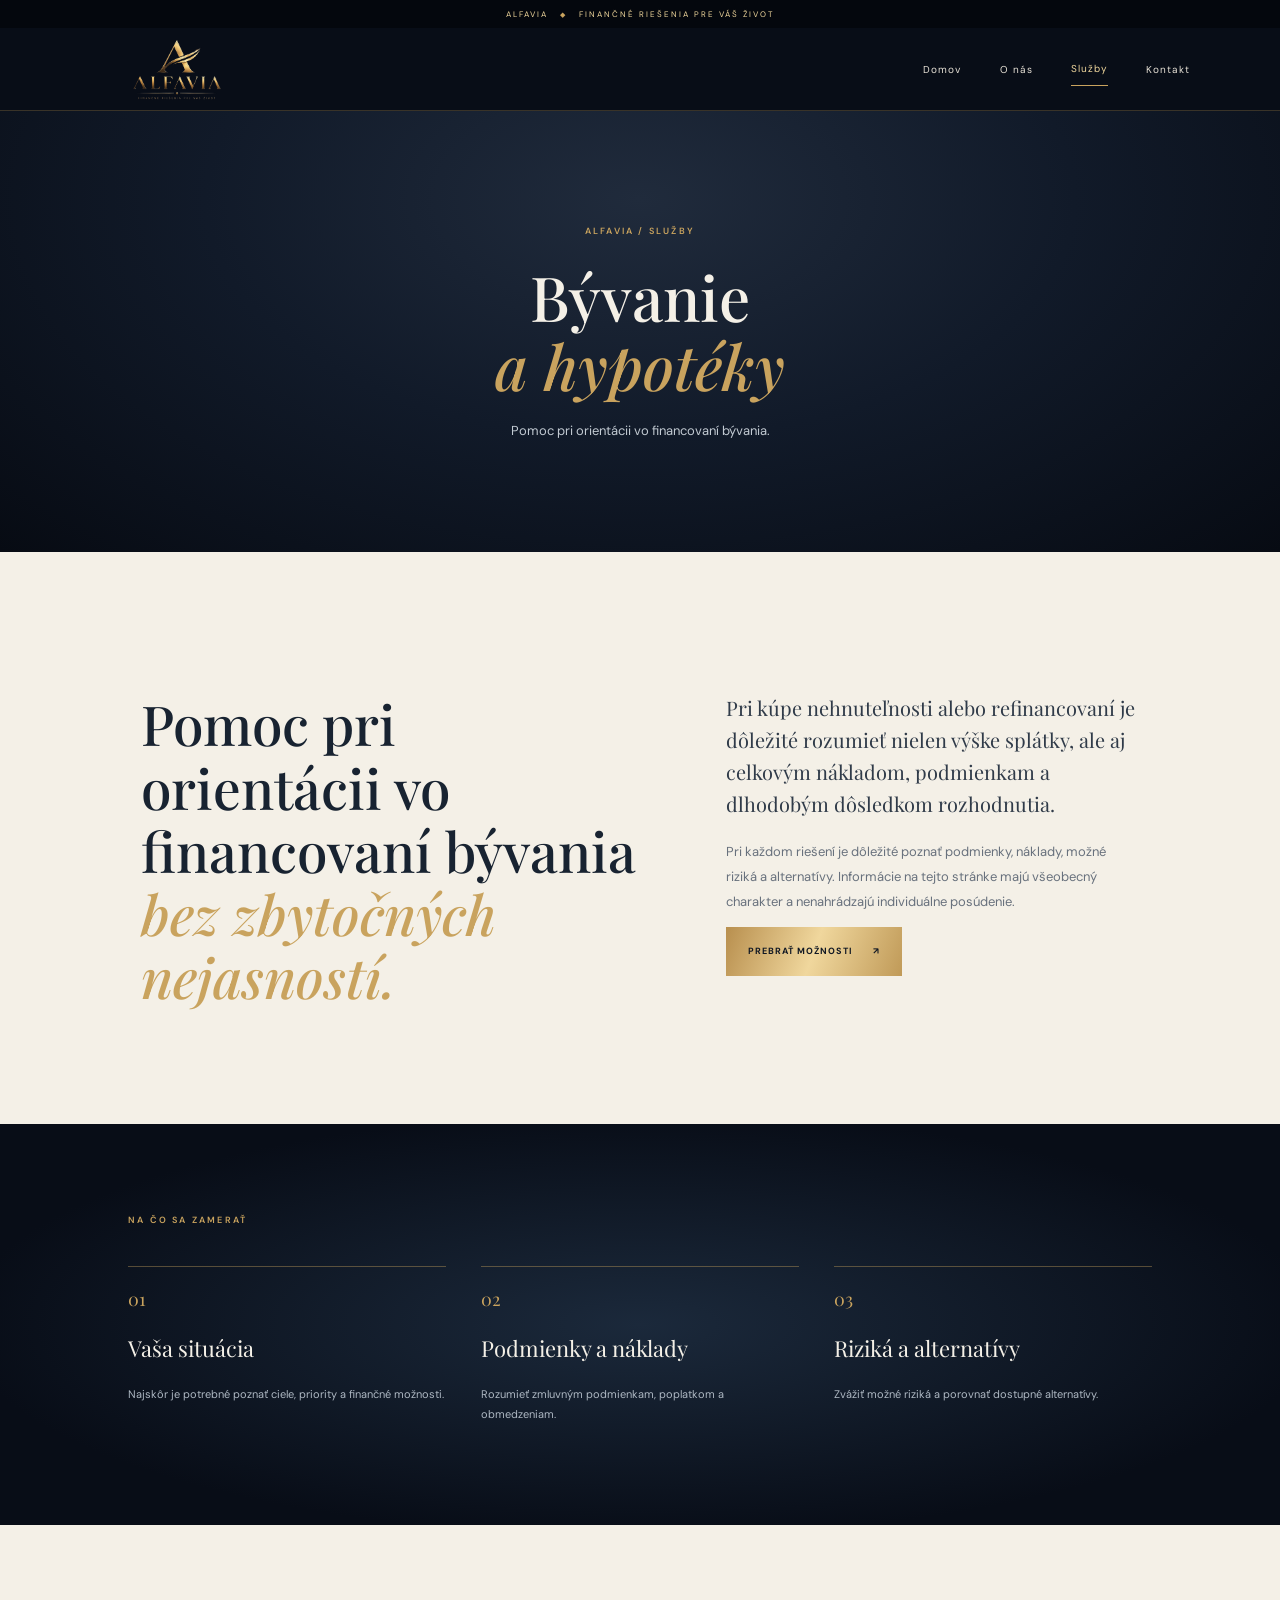
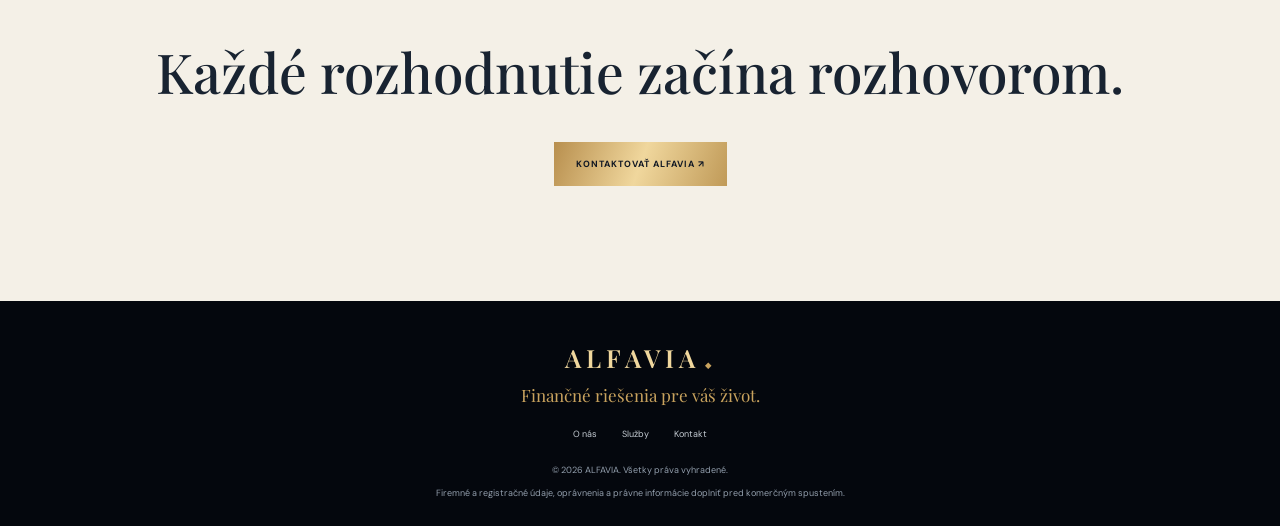
==== byvanie-hypoteky.html @ 093deb3f "Add files via upload" ====
<!doctype html>
<html lang="sk"><head>
<meta charset="utf-8"><meta name="viewport" content="width=device-width, initial-scale=1">
<meta name="theme-color" content="#080d17"><meta name="description" content="ALFAVIA – finančné riešenia pre váš život.">
<title>Bývanie a hypotéky | ALFAVIA</title>
<link rel="preconnect" href="https://fonts.googleapis.com"><link rel="preconnect" href="https://fonts.gstatic.com" crossorigin>
<link href="https://fonts.googleapis.com/css2?family=DM+Sans:wght@400;500;600;700&family=Playfair+Display:wght@400;500;600;700&display=swap" rel="stylesheet">
<link rel="stylesheet" href="styles.css"></head><body>
<div class="topline">ALFAVIA <span>◆</span> FINANČNÉ RIEŠENIA PRE VÁŠ ŽIVOT</div>
<header class="site-header">
  <a class="brand" href="index.html" aria-label="ALFAVIA – domov"><img src="alfavia-logo-transparent.png" alt="ALFAVIA – Finančné riešenia pre váš život"></a>
  <button class="menu-toggle" aria-label="Otvoriť navigáciu" aria-expanded="false">☰</button>
  <nav class="nav"><a href="index.html">Domov</a><a href="o-nas.html">O nás</a><a href="sluzby.html" class="active">Služby</a><a href="kontakt.html">Kontakt</a></nav>
</header>
<main><section class="page-hero"><p class="eyebrow">ALFAVIA / SLUŽBY</p><h1>Bývanie<br><em>a hypotéky</em></h1><p>Pomoc pri orientácii vo financovaní bývania.</p></section>
<section class="section"><div class="split"><h2>Pomoc pri orientácii vo financovaní bývania<br><em>bez zbytočných nejasností.</em></h2><div class="copy"><p class="lead">Pri kúpe nehnuteľnosti alebo refinancovaní je dôležité rozumieť nielen výške splátky, ale aj celkovým nákladom, podmienkam a dlhodobým dôsledkom rozhodnutia.</p><p>Pri každom riešení je dôležité poznať podmienky, náklady, možné riziká a alternatívy. Informácie na tejto stránke majú všeobecný charakter a nenahrádzajú individuálne posúdenie.</p><a class="gold-button" href="kontakt.html">PREBRAŤ MOŽNOSTI <span>↗</span></a></div></div></section>
<section class="dark-panel"><div class="section-label">NA ČO SA ZAMERAŤ</div><div class="values"><article><b>01</b><h3>Vaša situácia</h3><p>Najskôr je potrebné poznať ciele, priority a finančné možnosti.</p></article><article><b>02</b><h3>Podmienky a náklady</h3><p>Rozumieť zmluvným podmienkam, poplatkom a obmedzeniam.</p></article><article><b>03</b><h3>Riziká a alternatívy</h3><p>Zvážiť možné riziká a porovnať dostupné alternatívy.</p></article></div></section>
<section class="section cta-section"><h2>Každé rozhodnutie začína rozhovorom.</h2><a class="gold-button" href="kontakt.html">KONTAKTOVAŤ ALFAVIA ↗</a></section></main>
<footer class="footer">
  <a class="footer-brand" href="index.html">ALFAVIA<span>◆</span></a>
  <p>Finančné riešenia pre váš život.</p>
  <div class="footer-links"><a href="o-nas.html">O nás</a><a href="sluzby.html">Služby</a><a href="kontakt.html">Kontakt</a></div>
  <small>© <span id="year"></span> ALFAVIA. Všetky práva vyhradené.</small>
  <small class="legal">Firemné a registračné údaje, oprávnenia a právne informácie doplniť pred komerčným spustením.</small>
</footer>
<script src="script.js"></script></body></html>
---- styles.css ----
:root{--navy:#080d17;--navy2:#111c2b;--gold:#c9a35e;--gold2:#f0d79d;--cream:#f4f0e7;--paper:#e9e5dc;--ink:#182331;--muted:#68717d}*{box-sizing:border-box}html{scroll-behavior:smooth}body{margin:0;max-width:100%;overflow-x:hidden;background:var(--cream);color:var(--ink);font-family:"DM Sans",Arial,sans-serif}.topline{background:#04070d;color:var(--gold2);text-align:center;padding:9px 12px;font-size:8px;letter-spacing:2px}.topline span{font-size:7px;margin:0 8px;color:var(--gold)}.site-header{height:83px;background:var(--navy);display:flex;align-items:center;justify-content:space-between;padding:0 7%;position:sticky;top:0;z-index:30;border-bottom:1px solid #c9a35e40}.brand{display:flex;align-items:center;width:175px;height:72px}.brand img{display:block;width:100%;max-height:65px;object-fit:contain}.nav{display:flex;align-items:center;gap:clamp(17px,3vw,40px)}.nav a{color:#e8e2d7;text-decoration:none;font-size:10px;letter-spacing:1px;padding:10px 0}.nav a:hover,.nav a.active{color:var(--gold2)}.nav a.active{border-bottom:1px solid var(--gold)}.menu-toggle{display:none;background:none;border:0;color:var(--gold2);font-size:25px}.hero{min-height:690px;position:relative;display:grid;place-items:center;text-align:center;padding:65px 6% 90px;background:radial-gradient(ellipse at 50% 25%,#202b3c,#111a29 48%,#070b13 100%);color:#f4f0e7;overflow:hidden}.hero:before{content:"";position:absolute;inset:24px 5%;border:1px solid #c9a35e20;pointer-events:none}.hero-content{position:relative;max-width:820px}.eyebrow,.section-label{font-size:9px;letter-spacing:2.2px;color:var(--gold);font-weight:600}.hero-logo{display:block;width:min(480px,85vw);height:auto;max-height:300px;object-fit:contain;margin:20px auto 20px}.hero h1,.page-hero h1{font:500 clamp(36px,5vw,62px)/1.12 "Playfair Display",serif;margin:10px 0 18px}.hero h1 em,.page-hero h1 em,h2 em{color:var(--gold);font-weight:500}.hero-copy{font-size:13px;line-height:1.8;color:#c3cbd3;max-width:520px;margin:0 auto 30px}.gold-button{display:inline-flex;justify-content:center;align-items:center;gap:20px;background:linear-gradient(110deg,#b88f4e,#f0d79d,#c09a58);color:#111824;text-decoration:none;border:0;padding:16px 22px;font-size:9px;font-weight:700;letter-spacing:1px;cursor:pointer}.hero-bottom{position:absolute;bottom:27px;left:7%;font-size:8px;letter-spacing:1.8px;color:#bca878}.section{padding:clamp(72px,9vw,115px) clamp(24px,11vw,170px)}.split{display:grid;grid-template-columns:1.1fr .9fr;gap:8%;align-items:start;margin-top:25px}h2{font:500 clamp(36px,4.3vw,56px)/1.15 "Playfair Display",serif;margin:0;color:var(--ink)}.copy{font-size:13px;line-height:1.9;color:var(--muted)}.copy .lead{font:20px/1.6 "Playfair Display",serif;color:#303b49;margin-top:0}.text-link{display:inline-block;margin-top:15px;color:#816638;text-decoration:none;font-size:9px;letter-spacing:1px;border-bottom:1px solid var(--gold);padding-bottom:8px}.services-section{background:var(--paper)}.section-heading{display:grid;grid-template-columns:1fr .7fr;gap:35px;align-items:end;margin:25px 0 45px}.section-heading p{font-size:12px;line-height:1.9;color:var(--muted);max-width:330px}.service-grid{display:grid;grid-template-columns:repeat(4,minmax(0,1fr));border-top:1px solid #c9c1b3;border-bottom:1px solid #c9c1b3;margin-bottom:25px}.service-grid article{padding:25px 20px 26px 0;border-right:1px solid #c9c1b3}.service-grid article+article{padding-left:20px}.service-grid article:last-child{border:0}.service-grid article>span{color:#a88a50;font-size:10px}.service-grid h3{font:20px "Playfair Display",serif;margin:24px 0 10px}.service-grid p{font-size:11px;line-height:1.8;color:var(--muted);min-height:60px}.service-grid a{font-size:8px;letter-spacing:.8px;color:#80643a;text-decoration:none}.quote-band,.dark-panel{background:radial-gradient(ellipse,#1b293b,#080d17 75%);color:#f4f0e7;padding:90px 10%;text-align:center}.quote-band blockquote{font:clamp(28px,4vw,46px)/1.35 "Playfair Display",serif;max-width:850px;margin:30px auto}.page-hero{background:radial-gradient(ellipse at 50% 20%,#202b3c,#111a29 48%,#070b13 100%);color:#f4f0e7;text-align:center;padding:105px 7% 110px}.page-hero h1{margin:25px 0 18px}.page-hero>p:last-child{font-size:13px;line-height:1.8;color:#c2cad2;max-width:590px;margin:0 auto}.values{display:grid;grid-template-columns:repeat(3,1fr);gap:35px;text-align:left;margin-top:40px}.values article{border-top:1px solid #c9a35e66;padding-top:20px}.values b{color:var(--gold);font:18px "Playfair Display",serif}.values h3{font:22px "Playfair Display",serif;color:#f4f0e7}.values p{font-size:11px;line-height:1.8;color:#aeb8c3}.cta-section{text-align:center}.cta-section h2{margin-bottom:28px}.service-list{border-top:1px solid #c9c1b3}.service-row{display:grid;grid-template-columns:70px 1fr 35px;align-items:center;gap:20px;padding:27px 5px;border-bottom:1px solid #c9c1b3;text-decoration:none;color:var(--ink)}.service-row>span{color:#a88a50;font:18px "Playfair Display",serif}.service-row h2{font-size:25px}.service-row p{margin:7px 0 0;font-size:11px;color:var(--muted)}.service-row>b{color:#a88a50;font-size:20px}.service-row:hover h2{color:#96743e}.disclaimer{font-size:10px;line-height:1.8;color:#777f86;margin-top:22px}.dark-panel{text-align:left}.dark-panel .values{max-width:1100px;margin:40px auto 0}.cta-section .gold-button{margin-top:10px}.contact-layout{display:grid;grid-template-columns:1fr 1fr;gap:10%}.contact-layout h2{margin:25px 0}.contact-layout .copy{max-width:390px}.contact-note{margin-top:55px;padding-left:16px;border-left:1px solid var(--gold);font:20px "Playfair Display",serif;letter-spacing:3px;color:#b18e4e}.contact-note small{display:block;font:8px "DM Sans",sans-serif;letter-spacing:1.5px;color:#727b85;margin-top:7px}.contact-layout form{display:flex;flex-direction:column;gap:13px}.contact-layout form>label{font-size:9px;letter-spacing:.8px;color:#303b49}.contact-layout input:not([type=checkbox]),.contact-layout select,.contact-layout textarea{display:block;width:100%;margin-top:7px;padding:13px;border:1px solid #c9c1b3;background:#fffdf8;color:#17202d;font:12px "DM Sans",sans-serif}.contact-layout .consent{display:flex;gap:9px;align-items:flex-start;line-height:1.6}.contact-layout .consent input{margin-top:2px;accent-color:var(--gold)}.contact-layout form small{font-size:9px;line-height:1.6;color:#777f86}.footer{background:#04070d;color:#d9dce0;text-align:center;padding:40px 20px 25px}.footer-brand{font:600 25px "Playfair Display",serif;letter-spacing:5px;color:var(--gold2);text-decoration:none}.footer-brand span{font-size:8px;color:var(--gold);margin-left:5px}.footer>p{font:17px "Playfair Display",serif;color:var(--gold);margin:10px 0 22px}.footer-links{display:flex;justify-content:center;gap:25px;margin-bottom:22px}.footer-links a{color:#c4cbd2;text-decoration:none;font-size:9px}.footer>small{display:block;font-size:9px;line-height:1.8;color:#929eac}.footer .legal{margin-top:7px}
@media(max-width:850px){.site-header{padding:0 5%}.section{padding-left:7%;padding-right:7%}.service-grid{grid-template-columns:repeat(2,minmax(0,1fr))}.service-grid article:nth-child(2){border-right:0}.service-grid article:nth-child(3){padding-left:0;border-top:1px solid #c9c1b3}.service-grid article:nth-child(4){border-top:1px solid #c9c1b3}.values{gap:20px}}
@media(max-width:620px){.topline{font-size:7px;letter-spacing:1.3px}.site-header{height:70px;padding:0 6%}.brand{width:132px;height:62px}.brand img{max-height:58px}.menu-toggle{display:block}.nav{display:none;position:absolute;top:70px;left:0;right:0;background:#080d17;padding:20px 7% 25px;flex-direction:column;align-items:stretch;gap:12px;border-bottom:1px solid #c9a35e55}.nav.open{display:flex}.nav a{padding:10px 0}.nav a.active{border-bottom:0}.hero{min-height:650px;padding:55px 7% 80px}.hero:before{inset:12px 3%}.hero-logo{width:min(390px,90vw);max-height:230px;margin:16px auto 22px}.hero h1,.page-hero h1{font-size:38px}.hero-copy{font-size:12px}.hero-bottom{left:6%;font-size:7px}.section{padding:72px 7%}.split,.section-heading,.contact-layout{grid-template-columns:1fr;gap:24px}h2{font-size:40px}.copy{padding:0}.section-heading{margin-bottom:30px}.service-grid{grid-template-columns:1fr}.service-grid article,.service-grid article+article{padding:22px 0;border-right:0;border-bottom:1px solid #c9c1b3}.service-grid article:nth-child(3){border-top:0}.service-grid article:last-child{border-bottom:0}.service-grid h3{margin:14px 0 8px}.service-grid p{min-height:0}.quote-band,.dark-panel{padding:72px 8%}.quote-band blockquote{font-size:29px}.page-hero{padding:78px 7% 82px}.values{grid-template-columns:1fr;gap:25px}.service-row{grid-template-columns:38px 1fr 20px;gap:12px;padding:22px 0}.service-row h2{font-size:20px}.contact-layout{gap:35px}.contact-note{margin-top:30px}.footer-links{gap:18px}}
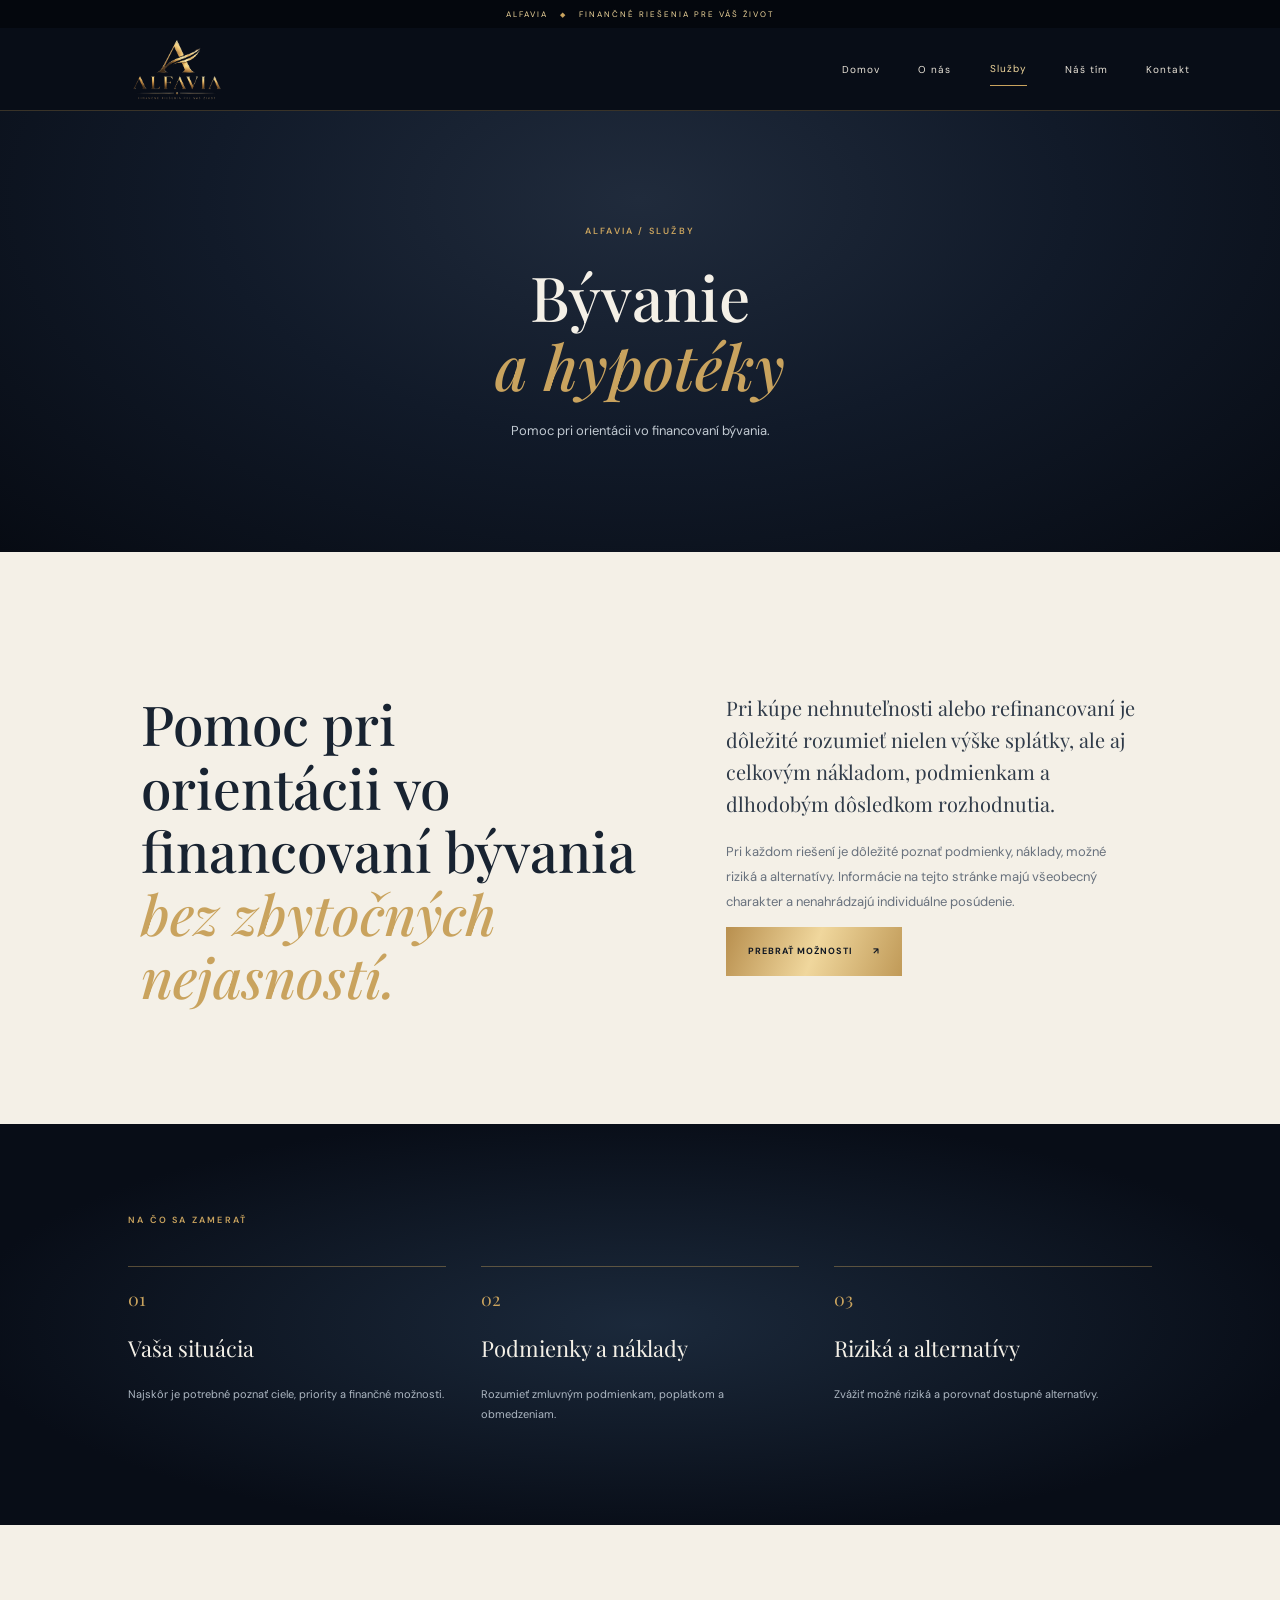
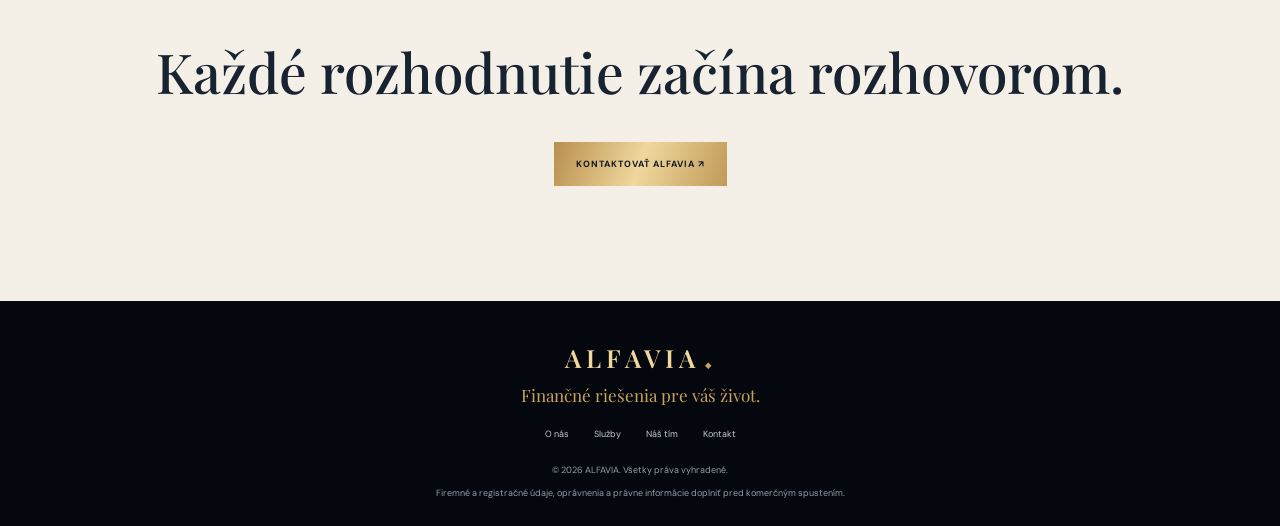
==== commit f1755118: "Add files via upload" ====
--- a/byvanie-hypoteky.html
+++ b/byvanie-hypoteky.html
@@ -10,7 +10,7 @@
 <header class="site-header">
   <a class="brand" href="index.html" aria-label="ALFAVIA – domov"><img src="alfavia-logo-transparent.png" alt="ALFAVIA – Finančné riešenia pre váš život"></a>
   <button class="menu-toggle" aria-label="Otvoriť navigáciu" aria-expanded="false">☰</button>
-  <nav class="nav"><a href="index.html">Domov</a><a href="o-nas.html">O nás</a><a href="sluzby.html" class="active">Služby</a><a href="kontakt.html">Kontakt</a></nav>
+  <nav class="nav"><a href="index.html">Domov</a><a href="o-nas.html">O nás</a><a href="sluzby.html" class="active">Služby</a><a href="nas-tim.html">Náš tím</a><a href="kontakt.html">Kontakt</a></nav>
 </header>
 <main><section class="page-hero"><p class="eyebrow">ALFAVIA / SLUŽBY</p><h1>Bývanie<br><em>a hypotéky</em></h1><p>Pomoc pri orientácii vo financovaní bývania.</p></section>
 <section class="section"><div class="split"><h2>Pomoc pri orientácii vo financovaní bývania<br><em>bez zbytočných nejasností.</em></h2><div class="copy"><p class="lead">Pri kúpe nehnuteľnosti alebo refinancovaní je dôležité rozumieť nielen výške splátky, ale aj celkovým nákladom, podmienkam a dlhodobým dôsledkom rozhodnutia.</p><p>Pri každom riešení je dôležité poznať podmienky, náklady, možné riziká a alternatívy. Informácie na tejto stránke majú všeobecný charakter a nenahrádzajú individuálne posúdenie.</p><a class="gold-button" href="kontakt.html">PREBRAŤ MOŽNOSTI <span>↗</span></a></div></div></section>
@@ -19,7 +19,7 @@
 <footer class="footer">
   <a class="footer-brand" href="index.html">ALFAVIA<span>◆</span></a>
   <p>Finančné riešenia pre váš život.</p>
-  <div class="footer-links"><a href="o-nas.html">O nás</a><a href="sluzby.html">Služby</a><a href="kontakt.html">Kontakt</a></div>
+  <div class="footer-links"><a href="o-nas.html">O nás</a><a href="sluzby.html">Služby</a><a href="nas-tim.html">Náš tím</a><a href="kontakt.html">Kontakt</a></div>
   <small>© <span id="year"></span> ALFAVIA. Všetky práva vyhradené.</small>
   <small class="legal">Firemné a registračné údaje, oprávnenia a právne informácie doplniť pred komerčným spustením.</small>
 </footer>
--- a/styles.css
+++ b/styles.css
@@ -1,3 +1,8 @@
 :root{--navy:#080d17;--navy2:#111c2b;--gold:#c9a35e;--gold2:#f0d79d;--cream:#f4f0e7;--paper:#e9e5dc;--ink:#182331;--muted:#68717d}*{box-sizing:border-box}html{scroll-behavior:smooth}body{margin:0;max-width:100%;overflow-x:hidden;background:var(--cream);color:var(--ink);font-family:"DM Sans",Arial,sans-serif}.topline{background:#04070d;color:var(--gold2);text-align:center;padding:9px 12px;font-size:8px;letter-spacing:2px}.topline span{font-size:7px;margin:0 8px;color:var(--gold)}.site-header{height:83px;background:var(--navy);display:flex;align-items:center;justify-content:space-between;padding:0 7%;position:sticky;top:0;z-index:30;border-bottom:1px solid #c9a35e40}.brand{display:flex;align-items:center;width:175px;height:72px}.brand img{display:block;width:100%;max-height:65px;object-fit:contain}.nav{display:flex;align-items:center;gap:clamp(17px,3vw,40px)}.nav a{color:#e8e2d7;text-decoration:none;font-size:10px;letter-spacing:1px;padding:10px 0}.nav a:hover,.nav a.active{color:var(--gold2)}.nav a.active{border-bottom:1px solid var(--gold)}.menu-toggle{display:none;background:none;border:0;color:var(--gold2);font-size:25px}.hero{min-height:690px;position:relative;display:grid;place-items:center;text-align:center;padding:65px 6% 90px;background:radial-gradient(ellipse at 50% 25%,#202b3c,#111a29 48%,#070b13 100%);color:#f4f0e7;overflow:hidden}.hero:before{content:"";position:absolute;inset:24px 5%;border:1px solid #c9a35e20;pointer-events:none}.hero-content{position:relative;max-width:820px}.eyebrow,.section-label{font-size:9px;letter-spacing:2.2px;color:var(--gold);font-weight:600}.hero-logo{display:block;width:min(480px,85vw);height:auto;max-height:300px;object-fit:contain;margin:20px auto 20px}.hero h1,.page-hero h1{font:500 clamp(36px,5vw,62px)/1.12 "Playfair Display",serif;margin:10px 0 18px}.hero h1 em,.page-hero h1 em,h2 em{color:var(--gold);font-weight:500}.hero-copy{font-size:13px;line-height:1.8;color:#c3cbd3;max-width:520px;margin:0 auto 30px}.gold-button{display:inline-flex;justify-content:center;align-items:center;gap:20px;background:linear-gradient(110deg,#b88f4e,#f0d79d,#c09a58);color:#111824;text-decoration:none;border:0;padding:16px 22px;font-size:9px;font-weight:700;letter-spacing:1px;cursor:pointer}.hero-bottom{position:absolute;bottom:27px;left:7%;font-size:8px;letter-spacing:1.8px;color:#bca878}.section{padding:clamp(72px,9vw,115px) clamp(24px,11vw,170px)}.split{display:grid;grid-template-columns:1.1fr .9fr;gap:8%;align-items:start;margin-top:25px}h2{font:500 clamp(36px,4.3vw,56px)/1.15 "Playfair Display",serif;margin:0;color:var(--ink)}.copy{font-size:13px;line-height:1.9;color:var(--muted)}.copy .lead{font:20px/1.6 "Playfair Display",serif;color:#303b49;margin-top:0}.text-link{display:inline-block;margin-top:15px;color:#816638;text-decoration:none;font-size:9px;letter-spacing:1px;border-bottom:1px solid var(--gold);padding-bottom:8px}.services-section{background:var(--paper)}.section-heading{display:grid;grid-template-columns:1fr .7fr;gap:35px;align-items:end;margin:25px 0 45px}.section-heading p{font-size:12px;line-height:1.9;color:var(--muted);max-width:330px}.service-grid{display:grid;grid-template-columns:repeat(4,minmax(0,1fr));border-top:1px solid #c9c1b3;border-bottom:1px solid #c9c1b3;margin-bottom:25px}.service-grid article{padding:25px 20px 26px 0;border-right:1px solid #c9c1b3}.service-grid article+article{padding-left:20px}.service-grid article:last-child{border:0}.service-grid article>span{color:#a88a50;font-size:10px}.service-grid h3{font:20px "Playfair Display",serif;margin:24px 0 10px}.service-grid p{font-size:11px;line-height:1.8;color:var(--muted);min-height:60px}.service-grid a{font-size:8px;letter-spacing:.8px;color:#80643a;text-decoration:none}.quote-band,.dark-panel{background:radial-gradient(ellipse,#1b293b,#080d17 75%);color:#f4f0e7;padding:90px 10%;text-align:center}.quote-band blockquote{font:clamp(28px,4vw,46px)/1.35 "Playfair Display",serif;max-width:850px;margin:30px auto}.page-hero{background:radial-gradient(ellipse at 50% 20%,#202b3c,#111a29 48%,#070b13 100%);color:#f4f0e7;text-align:center;padding:105px 7% 110px}.page-hero h1{margin:25px 0 18px}.page-hero>p:last-child{font-size:13px;line-height:1.8;color:#c2cad2;max-width:590px;margin:0 auto}.values{display:grid;grid-template-columns:repeat(3,1fr);gap:35px;text-align:left;margin-top:40px}.values article{border-top:1px solid #c9a35e66;padding-top:20px}.values b{color:var(--gold);font:18px "Playfair Display",serif}.values h3{font:22px "Playfair Display",serif;color:#f4f0e7}.values p{font-size:11px;line-height:1.8;color:#aeb8c3}.cta-section{text-align:center}.cta-section h2{margin-bottom:28px}.service-list{border-top:1px solid #c9c1b3}.service-row{display:grid;grid-template-columns:70px 1fr 35px;align-items:center;gap:20px;padding:27px 5px;border-bottom:1px solid #c9c1b3;text-decoration:none;color:var(--ink)}.service-row>span{color:#a88a50;font:18px "Playfair Display",serif}.service-row h2{font-size:25px}.service-row p{margin:7px 0 0;font-size:11px;color:var(--muted)}.service-row>b{color:#a88a50;font-size:20px}.service-row:hover h2{color:#96743e}.disclaimer{font-size:10px;line-height:1.8;color:#777f86;margin-top:22px}.dark-panel{text-align:left}.dark-panel .values{max-width:1100px;margin:40px auto 0}.cta-section .gold-button{margin-top:10px}.contact-layout{display:grid;grid-template-columns:1fr 1fr;gap:10%}.contact-layout h2{margin:25px 0}.contact-layout .copy{max-width:390px}.contact-note{margin-top:55px;padding-left:16px;border-left:1px solid var(--gold);font:20px "Playfair Display",serif;letter-spacing:3px;color:#b18e4e}.contact-note small{display:block;font:8px "DM Sans",sans-serif;letter-spacing:1.5px;color:#727b85;margin-top:7px}.contact-layout form{display:flex;flex-direction:column;gap:13px}.contact-layout form>label{font-size:9px;letter-spacing:.8px;color:#303b49}.contact-layout input:not([type=checkbox]),.contact-layout select,.contact-layout textarea{display:block;width:100%;margin-top:7px;padding:13px;border:1px solid #c9c1b3;background:#fffdf8;color:#17202d;font:12px "DM Sans",sans-serif}.contact-layout .consent{display:flex;gap:9px;align-items:flex-start;line-height:1.6}.contact-layout .consent input{margin-top:2px;accent-color:var(--gold)}.contact-layout form small{font-size:9px;line-height:1.6;color:#777f86}.footer{background:#04070d;color:#d9dce0;text-align:center;padding:40px 20px 25px}.footer-brand{font:600 25px "Playfair Display",serif;letter-spacing:5px;color:var(--gold2);text-decoration:none}.footer-brand span{font-size:8px;color:var(--gold);margin-left:5px}.footer>p{font:17px "Playfair Display",serif;color:var(--gold);margin:10px 0 22px}.footer-links{display:flex;justify-content:center;gap:25px;margin-bottom:22px}.footer-links a{color:#c4cbd2;text-decoration:none;font-size:9px}.footer>small{display:block;font-size:9px;line-height:1.8;color:#929eac}.footer .legal{margin-top:7px}
 @media(max-width:850px){.site-header{padding:0 5%}.section{padding-left:7%;padding-right:7%}.service-grid{grid-template-columns:repeat(2,minmax(0,1fr))}.service-grid article:nth-child(2){border-right:0}.service-grid article:nth-child(3){padding-left:0;border-top:1px solid #c9c1b3}.service-grid article:nth-child(4){border-top:1px solid #c9c1b3}.values{gap:20px}}
 @media(max-width:620px){.topline{font-size:7px;letter-spacing:1.3px}.site-header{height:70px;padding:0 6%}.brand{width:132px;height:62px}.brand img{max-height:58px}.menu-toggle{display:block}.nav{display:none;position:absolute;top:70px;left:0;right:0;background:#080d17;padding:20px 7% 25px;flex-direction:column;align-items:stretch;gap:12px;border-bottom:1px solid #c9a35e55}.nav.open{display:flex}.nav a{padding:10px 0}.nav a.active{border-bottom:0}.hero{min-height:650px;padding:55px 7% 80px}.hero:before{inset:12px 3%}.hero-logo{width:min(390px,90vw);max-height:230px;margin:16px auto 22px}.hero h1,.page-hero h1{font-size:38px}.hero-copy{font-size:12px}.hero-bottom{left:6%;font-size:7px}.section{padding:72px 7%}.split,.section-heading,.contact-layout{grid-template-columns:1fr;gap:24px}h2{font-size:40px}.copy{padding:0}.section-heading{margin-bottom:30px}.service-grid{grid-template-columns:1fr}.service-grid article,.service-grid article+article{padding:22px 0;border-right:0;border-bottom:1px solid #c9c1b3}.service-grid article:nth-child(3){border-top:0}.service-grid article:last-child{border-bottom:0}.service-grid h3{margin:14px 0 8px}.service-grid p{min-height:0}.quote-band,.dark-panel{padding:72px 8%}.quote-band blockquote{font-size:29px}.page-hero{padding:78px 7% 82px}.values{grid-template-columns:1fr;gap:25px}.service-row{grid-template-columns:38px 1fr 20px;gap:12px;padding:22px 0}.service-row h2{font-size:20px}.contact-layout{gap:35px}.contact-note{margin-top:30px}.footer-links{gap:18px}}
+
+/* ALFAVIA / samostatná stránka tímu */
+.team-section{background:#f4f0e7}.team-section-title{display:flex;align-items:end;justify-content:space-between;gap:35px;margin:25px 0 42px}.team-section-title p{max-width:310px;font-size:12px;line-height:1.9;color:var(--muted)}.team-grid{display:grid;grid-template-columns:repeat(3,minmax(0,1fr));gap:32px 22px}.team-card{min-width:0;background:#fffdf8;border:1px solid #d6cbb7;box-shadow:0 12px 30px #1420310c;overflow:hidden}.team-photo{aspect-ratio:4/5;background:linear-gradient(140deg,#172438,#080d17);overflow:hidden}.team-photo>img{display:block;width:100%;height:100%;object-fit:cover;object-position:center 35%}.team-photo-placeholder{width:100%;height:100%;display:flex;flex-direction:column;align-items:center;justify-content:center;gap:20px;background:radial-gradient(ellipse at 50% 40%,#25334a,#0a101b 75%);color:#d3ae70}.team-photo-placeholder span{font:72px 'Playfair Display',serif;letter-spacing:6px;text-shadow:0 2px 15px #c9a35e33}.team-photo-placeholder small{font-size:8px;letter-spacing:1.6px;color:#b3a180;text-align:center;padding:0 12px}.team-info{padding:24px 23px 27px}.team-index{font-size:9px;letter-spacing:1.4px;color:#a1844e;min-height:25px}.team-demo{display:inline-block;font-size:7px;border:1px solid #c6ad7d;padding:4px 6px;margin-left:7px;letter-spacing:.7px}.team-info h2{font:500 27px/1.2 'Playfair Display',serif;margin:9px 0;color:#1a2635}.team-role{color:#a1844e;font-size:10px;font-weight:700;letter-spacing:.6px;margin:0 0 15px;min-height:30px}.team-desc{font-size:11px;line-height:1.8;color:#68717d;min-height:82px}.team-contact{border-top:1px solid #ded5c7;padding-top:17px;display:flex;flex-direction:column;gap:13px}.team-contact span{font-size:10px;color:#777f86}.team-contact a{font-size:9px;letter-spacing:.7px;color:#8d6c39;text-decoration:none}.team-disclaimer{font-size:10px;line-height:1.8;color:#6f7478;margin:30px 0 0}.team-cta{text-align:center}.team-cta h2{color:#f4f0e7;margin:25px 0 30px}
+@media(max-width:950px){.team-grid{grid-template-columns:repeat(2,minmax(0,1fr))}}
+@media(max-width:620px){.team-grid{grid-template-columns:1fr;gap:25px}.team-section-title{display:block;margin-bottom:28px}.team-info h2{font-size:29px}.team-desc,.team-role{min-height:0}.team-photo{aspect-ratio:4/4.6}.team-section-title p{margin-top:15px}}
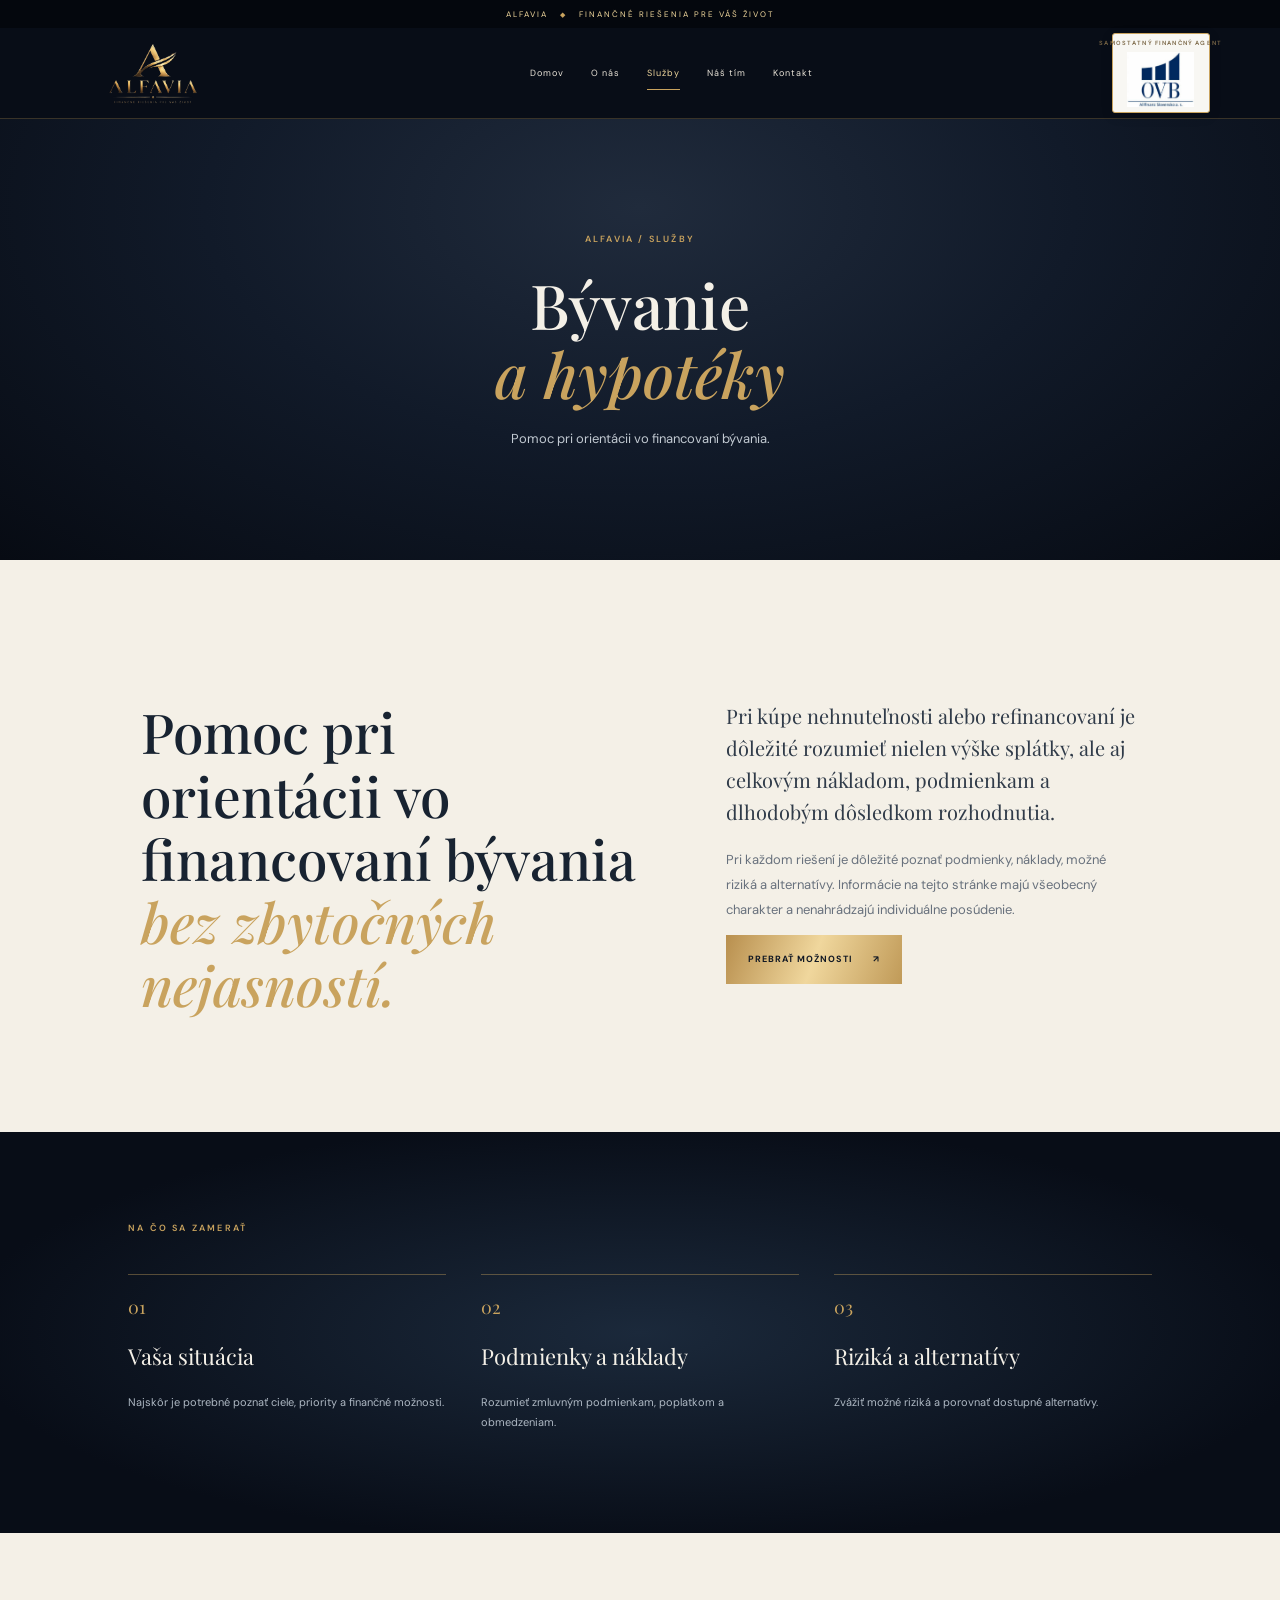
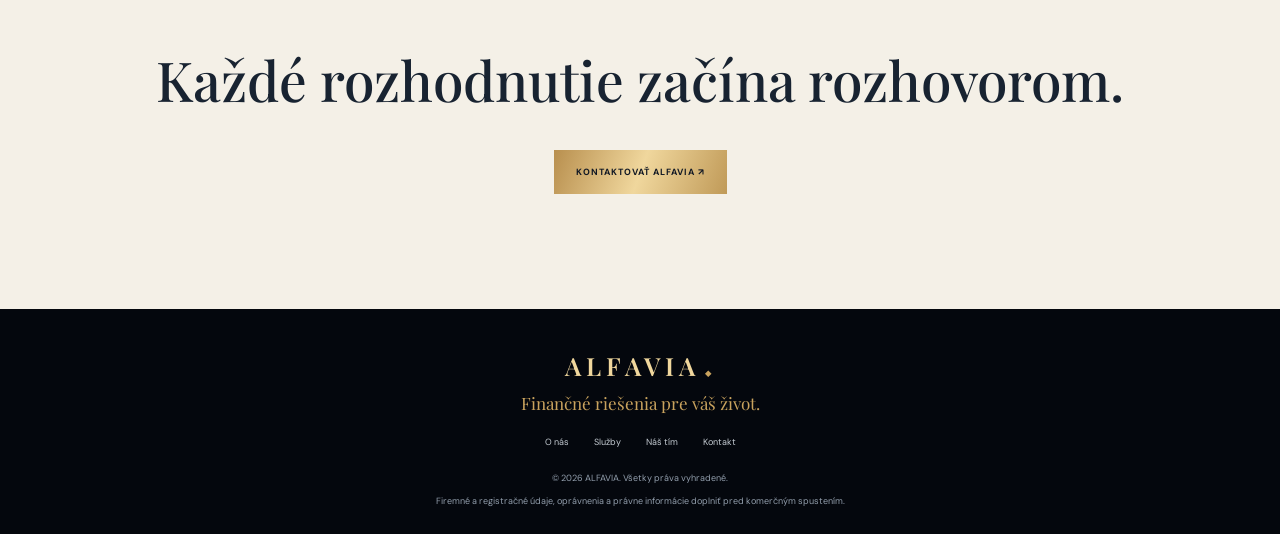
==== commit db8af181: "Add files via upload" ====
--- a/byvanie-hypoteky.html
+++ b/byvanie-hypoteky.html
@@ -7,10 +7,14 @@
 <link href="https://fonts.googleapis.com/css2?family=DM+Sans:wght@400;500;600;700&family=Playfair+Display:wght@400;500;600;700&display=swap" rel="stylesheet">
 <link rel="stylesheet" href="styles.css"></head><body>
 <div class="topline">ALFAVIA <span>◆</span> FINANČNÉ RIEŠENIA PRE VÁŠ ŽIVOT</div>
-<header class="site-header">
+<header class="site-header site-header-partner">
   <a class="brand" href="index.html" aria-label="ALFAVIA – domov"><img src="alfavia-logo-transparent.png" alt="ALFAVIA – Finančné riešenia pre váš život"></a>
   <button class="menu-toggle" aria-label="Otvoriť navigáciu" aria-expanded="false">☰</button>
   <nav class="nav"><a href="index.html">Domov</a><a href="o-nas.html">O nás</a><a href="sluzby.html" class="active">Služby</a><a href="nas-tim.html">Náš tím</a><a href="kontakt.html">Kontakt</a></nav>
+  <a class="parent-company" href="https://www.ovb.sk/" target="_blank" rel="noopener noreferrer" aria-label="OVB Allfinanz Slovensko – materská spoločnosť">
+    <span>SAMOSTATNÝ FINANČNÝ AGENT</span>
+    <img src="ovb-allfinanz-slovensko.png" alt="OVB Allfinanz Slovensko a. s.">
+  </a>
 </header>
 <main><section class="page-hero"><p class="eyebrow">ALFAVIA / SLUŽBY</p><h1>Bývanie<br><em>a hypotéky</em></h1><p>Pomoc pri orientácii vo financovaní bývania.</p></section>
 <section class="section"><div class="split"><h2>Pomoc pri orientácii vo financovaní bývania<br><em>bez zbytočných nejasností.</em></h2><div class="copy"><p class="lead">Pri kúpe nehnuteľnosti alebo refinancovaní je dôležité rozumieť nielen výške splátky, ale aj celkovým nákladom, podmienkam a dlhodobým dôsledkom rozhodnutia.</p><p>Pri každom riešení je dôležité poznať podmienky, náklady, možné riziká a alternatívy. Informácie na tejto stránke majú všeobecný charakter a nenahrádzajú individuálne posúdenie.</p><a class="gold-button" href="kontakt.html">PREBRAŤ MOŽNOSTI <span>↗</span></a></div></div></section>
--- a/styles.css
+++ b/styles.css
@@ -6,3 +6,74 @@
 .team-section{background:#f4f0e7}.team-section-title{display:flex;align-items:end;justify-content:space-between;gap:35px;margin:25px 0 42px}.team-section-title p{max-width:310px;font-size:12px;line-height:1.9;color:var(--muted)}.team-grid{display:grid;grid-template-columns:repeat(3,minmax(0,1fr));gap:32px 22px}.team-card{min-width:0;background:#fffdf8;border:1px solid #d6cbb7;box-shadow:0 12px 30px #1420310c;overflow:hidden}.team-photo{aspect-ratio:4/5;background:linear-gradient(140deg,#172438,#080d17);overflow:hidden}.team-photo>img{display:block;width:100%;height:100%;object-fit:cover;object-position:center 35%}.team-photo-placeholder{width:100%;height:100%;display:flex;flex-direction:column;align-items:center;justify-content:center;gap:20px;background:radial-gradient(ellipse at 50% 40%,#25334a,#0a101b 75%);color:#d3ae70}.team-photo-placeholder span{font:72px 'Playfair Display',serif;letter-spacing:6px;text-shadow:0 2px 15px #c9a35e33}.team-photo-placeholder small{font-size:8px;letter-spacing:1.6px;color:#b3a180;text-align:center;padding:0 12px}.team-info{padding:24px 23px 27px}.team-index{font-size:9px;letter-spacing:1.4px;color:#a1844e;min-height:25px}.team-demo{display:inline-block;font-size:7px;border:1px solid #c6ad7d;padding:4px 6px;margin-left:7px;letter-spacing:.7px}.team-info h2{font:500 27px/1.2 'Playfair Display',serif;margin:9px 0;color:#1a2635}.team-role{color:#a1844e;font-size:10px;font-weight:700;letter-spacing:.6px;margin:0 0 15px;min-height:30px}.team-desc{font-size:11px;line-height:1.8;color:#68717d;min-height:82px}.team-contact{border-top:1px solid #ded5c7;padding-top:17px;display:flex;flex-direction:column;gap:13px}.team-contact span{font-size:10px;color:#777f86}.team-contact a{font-size:9px;letter-spacing:.7px;color:#8d6c39;text-decoration:none}.team-disclaimer{font-size:10px;line-height:1.8;color:#6f7478;margin:30px 0 0}.team-cta{text-align:center}.team-cta h2{color:#f4f0e7;margin:25px 0 30px}
 @media(max-width:950px){.team-grid{grid-template-columns:repeat(2,minmax(0,1fr))}}
 @media(max-width:620px){.team-grid{grid-template-columns:1fr;gap:25px}.team-section-title{display:block;margin-bottom:28px}.team-info h2{font-size:29px}.team-desc,.team-role{min-height:0}.team-photo{aspect-ratio:4/4.6}.team-section-title p{margin-top:15px}}
+
+
+/* ALFAVIA – finálna úprava responzívnej stránky Náš tím */
+#team-page{display:block;width:100%;max-width:100%;min-width:0;margin:0;padding:0;overflow:hidden}
+#team-page *{box-sizing:border-box}
+#team-page .team-hero{width:100%;min-height:330px;padding:76px clamp(22px,6vw,90px) 64px;background:radial-gradient(ellipse at 50% 25%,#202d40 0%,#111b2a 48%,#070c15 100%);color:#f4f0e7;text-align:center;position:relative;overflow:hidden}
+#team-page .team-hero:before{content:"";position:absolute;inset:14px 3%;border:1px solid #c9a35e28;pointer-events:none}
+#team-page .team-hero .eyebrow{font-size:9px;letter-spacing:2.3px;color:#d5b477;margin:0 0 18px}
+#team-page .team-hero .eyebrow span{color:#8e754a;padding:0 8px}
+#team-page .team-hero h1{font:500 clamp(42px,6vw,70px)/1.1 "Playfair Display",serif;margin:0 0 18px;color:#f5f0e6}
+#team-page .team-hero h1 em,#team-page h2 em{color:#d0ad70;font-weight:500}
+#team-page .team-hero>p:last-of-type{max-width:650px;margin:0 auto;color:#c2cad3;font-size:13px;line-height:1.9}
+#team-page .team-ornament{display:flex;align-items:center;justify-content:center;gap:14px;color:#d5b477;margin-top:24px;font-size:11px}
+#team-page .team-ornament span{height:1px;width:75px;background:linear-gradient(90deg,transparent,#c9a35e)}
+#team-page .team-ornament span:last-child{transform:rotate(180deg)}
+#team-page .team-section{width:100%;max-width:1320px;margin:0 auto;padding:78px clamp(20px,4.5vw,64px) 88px;background:#f4f0e7}
+#team-page .team-heading{display:flex;justify-content:space-between;align-items:end;gap:40px;margin:0 0 38px}
+#team-page .team-heading .section-label{margin:0 0 16px;font-size:9px;letter-spacing:2px;color:#a1844e}
+#team-page .team-heading h2{font:500 clamp(32px,4vw,48px)/1.15 "Playfair Display",serif;margin:0;color:#182331}
+#team-page .team-heading>p{max-width:360px;margin:0 0 4px;font-size:12px;line-height:1.9;color:#68717d}
+#team-page .team-grid{display:grid!important;width:100%;grid-template-columns:repeat(3,minmax(0,1fr));gap:24px;align-items:stretch}
+#team-page .team-card{display:flex;flex-direction:column;min-width:0;width:100%;margin:0;padding:0;background:#0b1421;border:1px solid #b99150;border-radius:8px;overflow:hidden;box-shadow:0 12px 28px #0a142018}
+#team-page .team-photo{display:block;width:100%;aspect-ratio:4/3;height:auto;min-height:0;overflow:hidden;background:#111b2a;border-bottom:1px solid #b99150}
+#team-page .team-photo img{display:block!important;width:100%!important;height:100%!important;max-width:none!important;object-fit:cover;object-position:center 34%;margin:0;padding:0}
+#team-page .team-info{display:flex;flex-direction:column;flex:1;min-width:0;padding:22px 22px 23px;background:linear-gradient(145deg,#132033,#09111d)}
+#team-page .team-index{font:600 8px "DM Sans",sans-serif;letter-spacing:1.6px;color:#d0ad70;margin:0 0 9px;min-height:0}
+#team-page .team-index span{color:#a7aebb}
+#team-page .team-info h3{font:500 clamp(20px,2vw,25px)/1.2 "Playfair Display",serif;color:#f4ead8;margin:0 0 9px;overflow-wrap:anywhere}
+#team-page .team-role{font-size:9px;line-height:1.6;font-weight:700;letter-spacing:1px;text-transform:uppercase;color:#d5b477;margin:0 0 13px;min-height:0}
+#team-page .team-desc{font-size:11px;line-height:1.8;color:#c2cad3;margin:0 0 20px;min-height:0;flex:1}
+#team-page .team-link{display:flex;justify-content:space-between;align-items:center;gap:10px;border-top:1px solid #c9a35e55;padding-top:15px;text-decoration:none;color:#e4c17f;font-size:8px;font-weight:700;letter-spacing:1px}
+#team-page .team-link span{font-size:15px}
+#team-page .team-disclaimer{max-width:900px;margin:28px auto 0;color:#777f86;font-size:9px;line-height:1.8;text-align:center}
+#team-page .team-bottom{background:radial-gradient(ellipse at center,#1b293b,#080d17 75%);color:#f4f0e7;text-align:center;padding:72px 20px 80px}
+#team-page .team-bottom h2{font:500 clamp(30px,4vw,46px)/1.2 "Playfair Display",serif;color:#f4f0e7;margin:20px 0 26px}
+#team-page .team-bottom .section-label{font-size:9px;letter-spacing:2px;color:#d0ad70}
+@media(max-width:900px){#team-page .team-grid{grid-template-columns:repeat(2,minmax(0,1fr))!important;gap:20px}#team-page .team-section{padding-left:28px;padding-right:28px}}
+@media(max-width:620px){#team-page .team-hero{min-height:0;padding:58px 22px 52px}#team-page .team-hero h1{font-size:44px}#team-page .team-hero>p:last-of-type{font-size:12px}#team-page .team-section{padding:55px 18px 62px}#team-page .team-heading{display:block;margin-bottom:28px}#team-page .team-heading h2{font-size:36px}#team-page .team-heading>p{margin-top:14px}#team-page .team-grid{grid-template-columns:minmax(0,1fr)!important;gap:22px}#team-page .team-photo{aspect-ratio:16/10}#team-page .team-info{padding:20px 19px 21px}#team-page .team-info h3{font-size:25px}#team-page .team-desc{font-size:12px}#team-page .team-bottom{padding:60px 20px 65px}}
+
+
+
+/* OVB – decentné označenie materskej spoločnosti v hlavičke */
+.site-header-partner{display:grid;grid-template-columns:165px minmax(0,1fr) 102px;column-gap:clamp(12px,2vw,28px);align-items:center;height:91px;padding-left:5.5%;padding-right:5.5%}
+.site-header-partner .brand{width:165px;min-width:0}
+.site-header-partner .nav{justify-content:center;gap:clamp(12px,2.1vw,30px);min-width:0}
+.site-header-partner .nav a{white-space:nowrap;font-size:9px}
+.parent-company{justify-self:end;display:flex;flex-direction:column;align-items:center;justify-content:center;gap:4px;width:98px;padding:6px 6px 5px;background:#f8f7f3;border:1px solid #c9a35e;border-radius:3px;text-decoration:none;box-shadow:0 3px 12px #0002}
+.parent-company span{font:600 6px/1.2 "DM Sans",sans-serif;letter-spacing:1.15px;color:#7b6746;white-space:nowrap}
+.parent-company img{display:block;width:100%;height:55px;object-fit:contain}
+@media(max-width:850px){
+ .site-header-partner{grid-template-columns:128px minmax(0,1fr) 88px;column-gap:10px;padding-left:4%;padding-right:4%;height:78px}
+ .site-header-partner .brand{width:128px}
+ .site-header-partner .nav{gap:10px}
+ .site-header-partner .nav a{font-size:8px;letter-spacing:.5px}
+ .parent-company{width:86px;padding:5px 5px}
+ .parent-company img{height:48px}
+ .parent-company span{font-size:5px;letter-spacing:.8px}
+}
+@media(max-width:620px){
+ .site-header-partner{display:flex;justify-content:space-between;gap:8px;height:70px;padding:0 5%}
+ .site-header-partner .brand{width:116px;height:62px;flex:0 0 116px}
+ .site-header-partner .brand img{max-height:55px}
+ .site-header-partner .menu-toggle{display:block;order:3;margin-left:auto;font-size:23px;padding:6px}
+ .site-header-partner .nav{display:none;position:absolute;top:70px;left:0;right:0;background:#080d17;padding:18px 7% 22px;flex-direction:column;align-items:stretch;gap:10px;border-bottom:1px solid #c9a35e55}
+ .site-header-partner .nav.open{display:flex}
+ .site-header-partner .nav a{font-size:10px;padding:9px 0}
+ .parent-company{order:2;justify-self:auto;width:76px;flex:0 0 76px;margin-left:auto;padding:4px 4px}
+ .parent-company img{height:41px}
+ .parent-company span{font-size:5px;letter-spacing:.65px}
+}
+
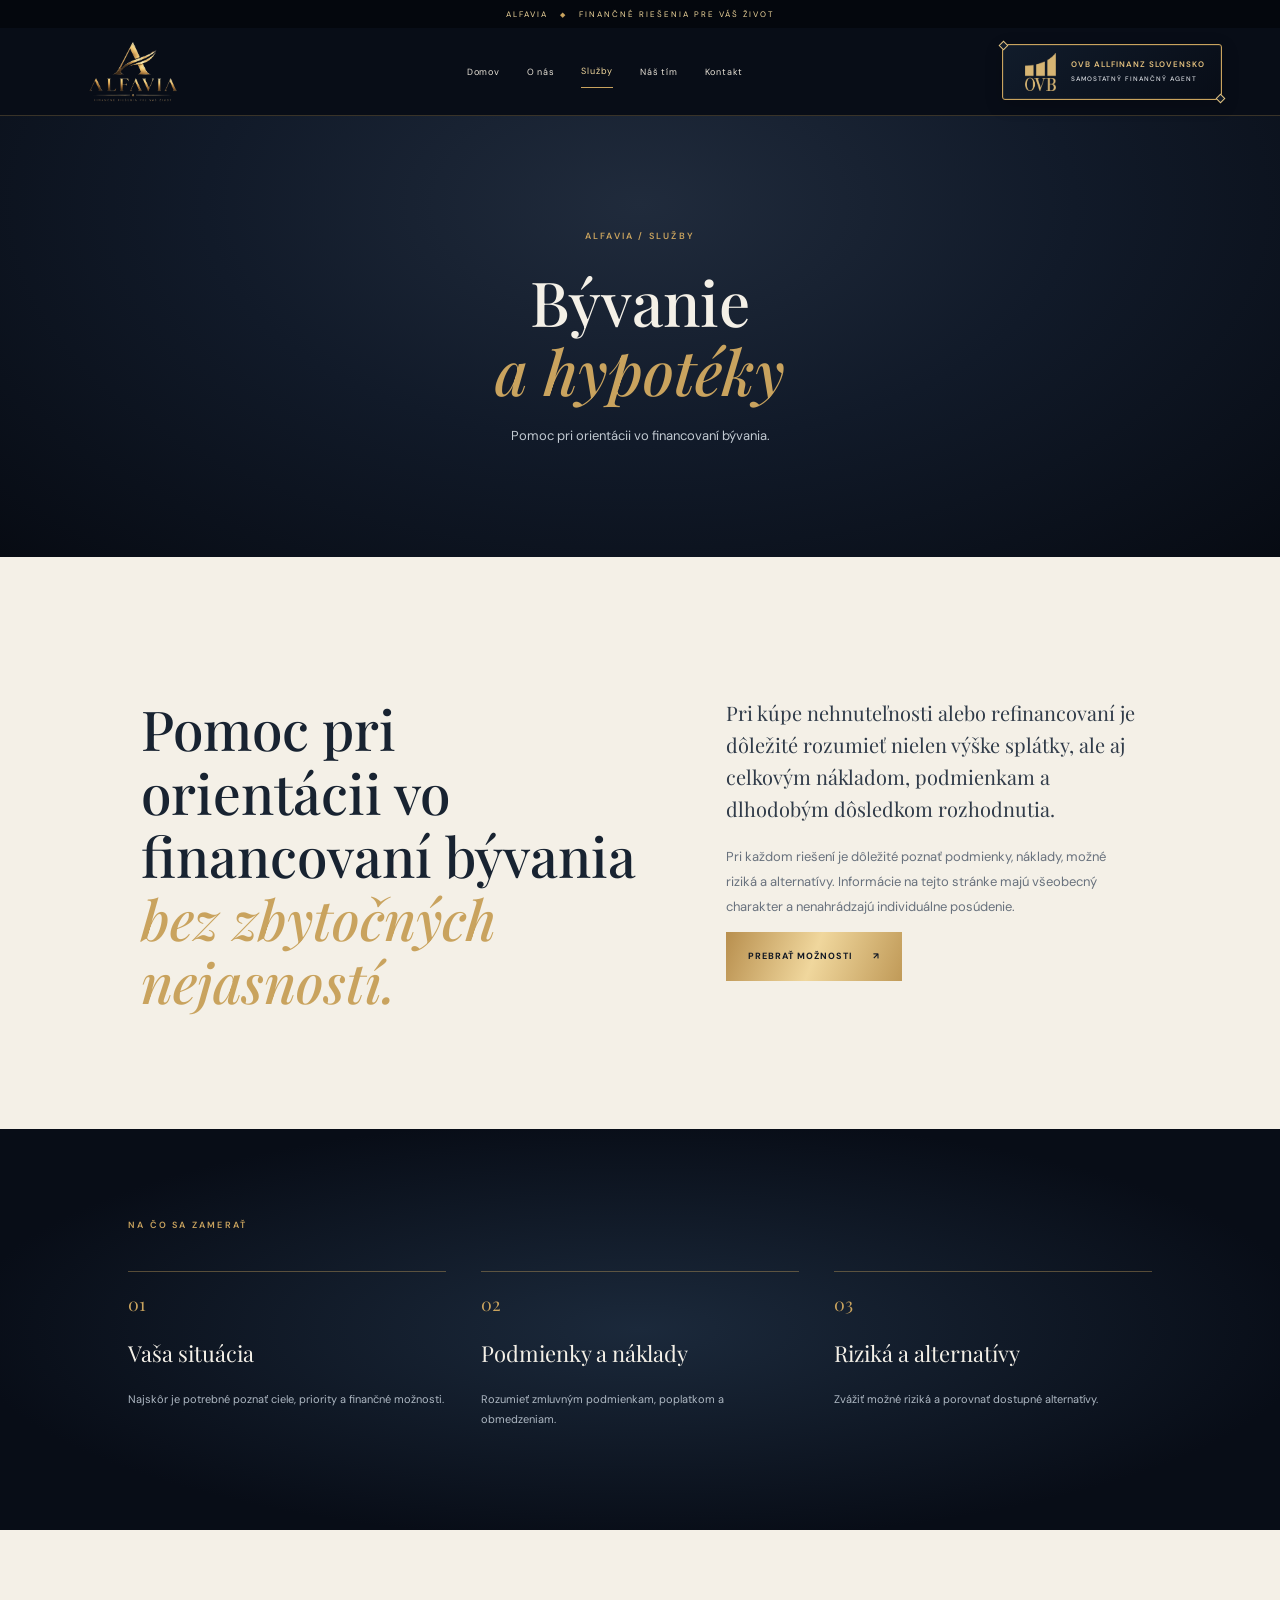
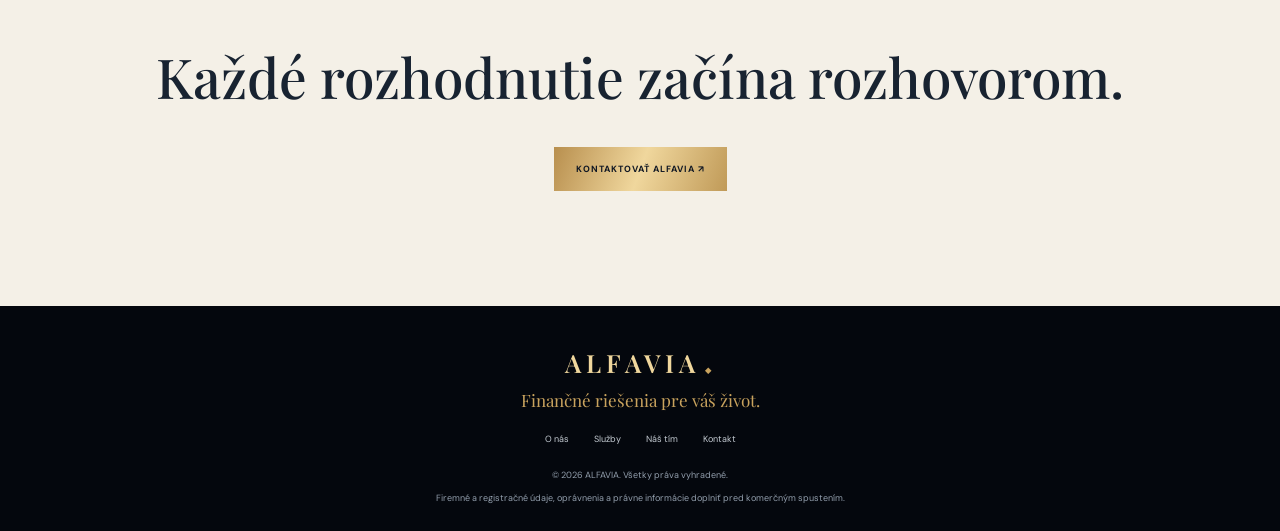
==== commit 82b68072: "Add files via upload" ====
--- a/byvanie-hypoteky.html
+++ b/byvanie-hypoteky.html
@@ -11,10 +11,11 @@
   <a class="brand" href="index.html" aria-label="ALFAVIA – domov"><img src="alfavia-logo-transparent.png" alt="ALFAVIA – Finančné riešenia pre váš život"></a>
   <button class="menu-toggle" aria-label="Otvoriť navigáciu" aria-expanded="false">☰</button>
   <nav class="nav"><a href="index.html">Domov</a><a href="o-nas.html">O nás</a><a href="sluzby.html" class="active">Služby</a><a href="nas-tim.html">Náš tím</a><a href="kontakt.html">Kontakt</a></nav>
-  <a class="parent-company" href="https://www.ovb.sk/" target="_blank" rel="noopener noreferrer" aria-label="OVB Allfinanz Slovensko – materská spoločnosť">
-    <span>SAMOSTATNÝ FINANČNÝ AGENT</span>
-    <img src="ovb-allfinanz-slovensko.png" alt="OVB Allfinanz Slovensko a. s.">
-  </a>
+  <a class="parent-company" href="https://www.ovb.sk/" target="_blank" rel="noopener noreferrer"
+       aria-label="OVB Allfinanz Slovensko – samostatný finančný agent">
+      <img class="ovb-mark" src="ovb-mark-transparent.png" alt="OVB">
+      <span class="ovb-copy"><strong>OVB ALLFINANZ SLOVENSKO</strong><small>SAMOSTATNÝ FINANČNÝ AGENT</small></span>
+    </a>
 </header>
 <main><section class="page-hero"><p class="eyebrow">ALFAVIA / SLUŽBY</p><h1>Bývanie<br><em>a hypotéky</em></h1><p>Pomoc pri orientácii vo financovaní bývania.</p></section>
 <section class="section"><div class="split"><h2>Pomoc pri orientácii vo financovaní bývania<br><em>bez zbytočných nejasností.</em></h2><div class="copy"><p class="lead">Pri kúpe nehnuteľnosti alebo refinancovaní je dôležité rozumieť nielen výške splátky, ale aj celkovým nákladom, podmienkam a dlhodobým dôsledkom rozhodnutia.</p><p>Pri každom riešení je dôležité poznať podmienky, náklady, možné riziká a alternatívy. Informácie na tejto stránke majú všeobecný charakter a nenahrádzajú individuálne posúdenie.</p><a class="gold-button" href="kontakt.html">PREBRAŤ MOŽNOSTI <span>↗</span></a></div></div></section>
--- a/styles.css
+++ b/styles.css
@@ -77,3 +77,63 @@
  .parent-company span{font-size:5px;letter-spacing:.65px}
 }
 
+
+
+/* ===== OVB partner lock-up: transparent logo, elegant gold frame ===== */
+.site-header-partner{
+  display:flex!important; align-items:center!important; justify-content:space-between!important;
+  gap:clamp(12px,2vw,28px)!important; width:100%; min-width:0; height:88px!important;
+  padding:0 clamp(18px,4.5vw,66px)!important; overflow:visible;
+}
+.site-header-partner .brand{flex:0 1 150px!important;width:150px!important;min-width:0!important;height:72px!important}
+.site-header-partner .brand img{width:100%;max-height:65px;object-fit:contain}
+.site-header-partner .nav{flex:1 1 auto;justify-content:center;gap:clamp(12px,2.1vw,30px);min-width:0}
+.site-header-partner .nav a{white-space:nowrap;font-size:9px;letter-spacing:.8px}
+.site-header-partner .parent-company{
+  flex:0 0 auto; display:flex; flex-direction:row; align-items:center; justify-content:center;
+  gap:10px; width:auto; min-width:220px; max-width:270px; min-height:56px;
+  padding:8px 13px; margin:0; border:1px solid #c9a35e; border-radius:3px;
+  background:linear-gradient(135deg,#111c2b,#080d17); text-decoration:none;
+  box-shadow:inset 0 0 0 1px #c9a35e20,0 5px 18px #0003; position:relative;
+}
+.site-header-partner .parent-company:before,.site-header-partner .parent-company:after{
+  content:"";position:absolute;width:5px;height:5px;border:1px solid #e3c27f;transform:rotate(45deg);background:#111c2b
+}
+.site-header-partner .parent-company:before{left:-3px;top:-3px}
+.site-header-partner .parent-company:after{right:-3px;bottom:-3px}
+.site-header-partner .ovb-mark{display:block;width:42px;height:38px;object-fit:contain;flex:0 0 42px}
+.site-header-partner .ovb-copy{display:flex;flex-direction:column;gap:5px;min-width:0;text-align:left}
+.site-header-partner .ovb-copy strong{font:600 8px/1.2 "DM Sans",Arial,sans-serif;letter-spacing:1px;color:#e4c17f;white-space:nowrap}
+.site-header-partner .ovb-copy small{font:500 6.5px/1.3 "DM Sans",Arial,sans-serif;letter-spacing:1px;color:#d9dce1;white-space:nowrap}
+@media(max-width:980px){
+ .site-header-partner{gap:12px!important;padding:0 18px!important}
+ .site-header-partner .brand{flex-basis:112px!important;width:112px!important}
+ .site-header-partner .nav{gap:10px}
+ .site-header-partner .nav a{font-size:8px;letter-spacing:.4px}
+ .site-header-partner .parent-company{min-width:190px;padding:7px 9px;gap:7px}
+ .site-header-partner .ovb-mark{width:34px;height:32px;flex-basis:34px}
+ .site-header-partner .ovb-copy strong{font-size:7px}
+ .site-header-partner .ovb-copy small{font-size:5.7px}
+}
+@media(max-width:700px){
+ .site-header-partner{height:78px!important;display:flex!important;justify-content:space-between!important;gap:8px!important;padding:0 12px!important}
+ .site-header-partner .brand{flex:0 1 88px!important;width:88px!important;height:64px!important}
+ .site-header-partner .brand img{max-height:58px}
+ .site-header-partner .menu-toggle{display:block!important;order:3;flex:0 0 30px;margin:0 0 0 2px;padding:2px;color:#e3c27f;font-size:24px;line-height:1}
+ .site-header-partner .nav{display:none;position:absolute;top:78px;left:0;right:0;z-index:50;background:#080d17;padding:14px 22px 20px;flex-direction:column;align-items:stretch;gap:5px;border-bottom:1px solid #c9a35e66}
+ .site-header-partner .nav.open{display:flex}
+ .site-header-partner .nav a{font-size:10px;padding:10px 0}
+ .site-header-partner .parent-company{order:2;flex:0 1 208px;min-width:0;max-width:208px;width:auto;min-height:48px;padding:6px 8px;gap:7px;margin-left:auto}
+ .site-header-partner .ovb-mark{width:31px;height:29px;flex:0 0 31px}
+ .site-header-partner .ovb-copy{gap:4px}
+ .site-header-partner .ovb-copy strong{font-size:6.5px;letter-spacing:.65px}
+ .site-header-partner .ovb-copy small{font-size:5.4px;letter-spacing:.65px}
+}
+@media(max-width:370px){
+ .site-header-partner{padding:0 8px!important;gap:5px!important}
+ .site-header-partner .brand{flex-basis:72px!important;width:72px!important}
+ .site-header-partner .parent-company{flex-basis:184px;max-width:184px;padding:5px 6px}
+ .site-header-partner .ovb-copy strong{font-size:5.9px}
+ .site-header-partner .ovb-copy small{font-size:4.9px}
+}
+
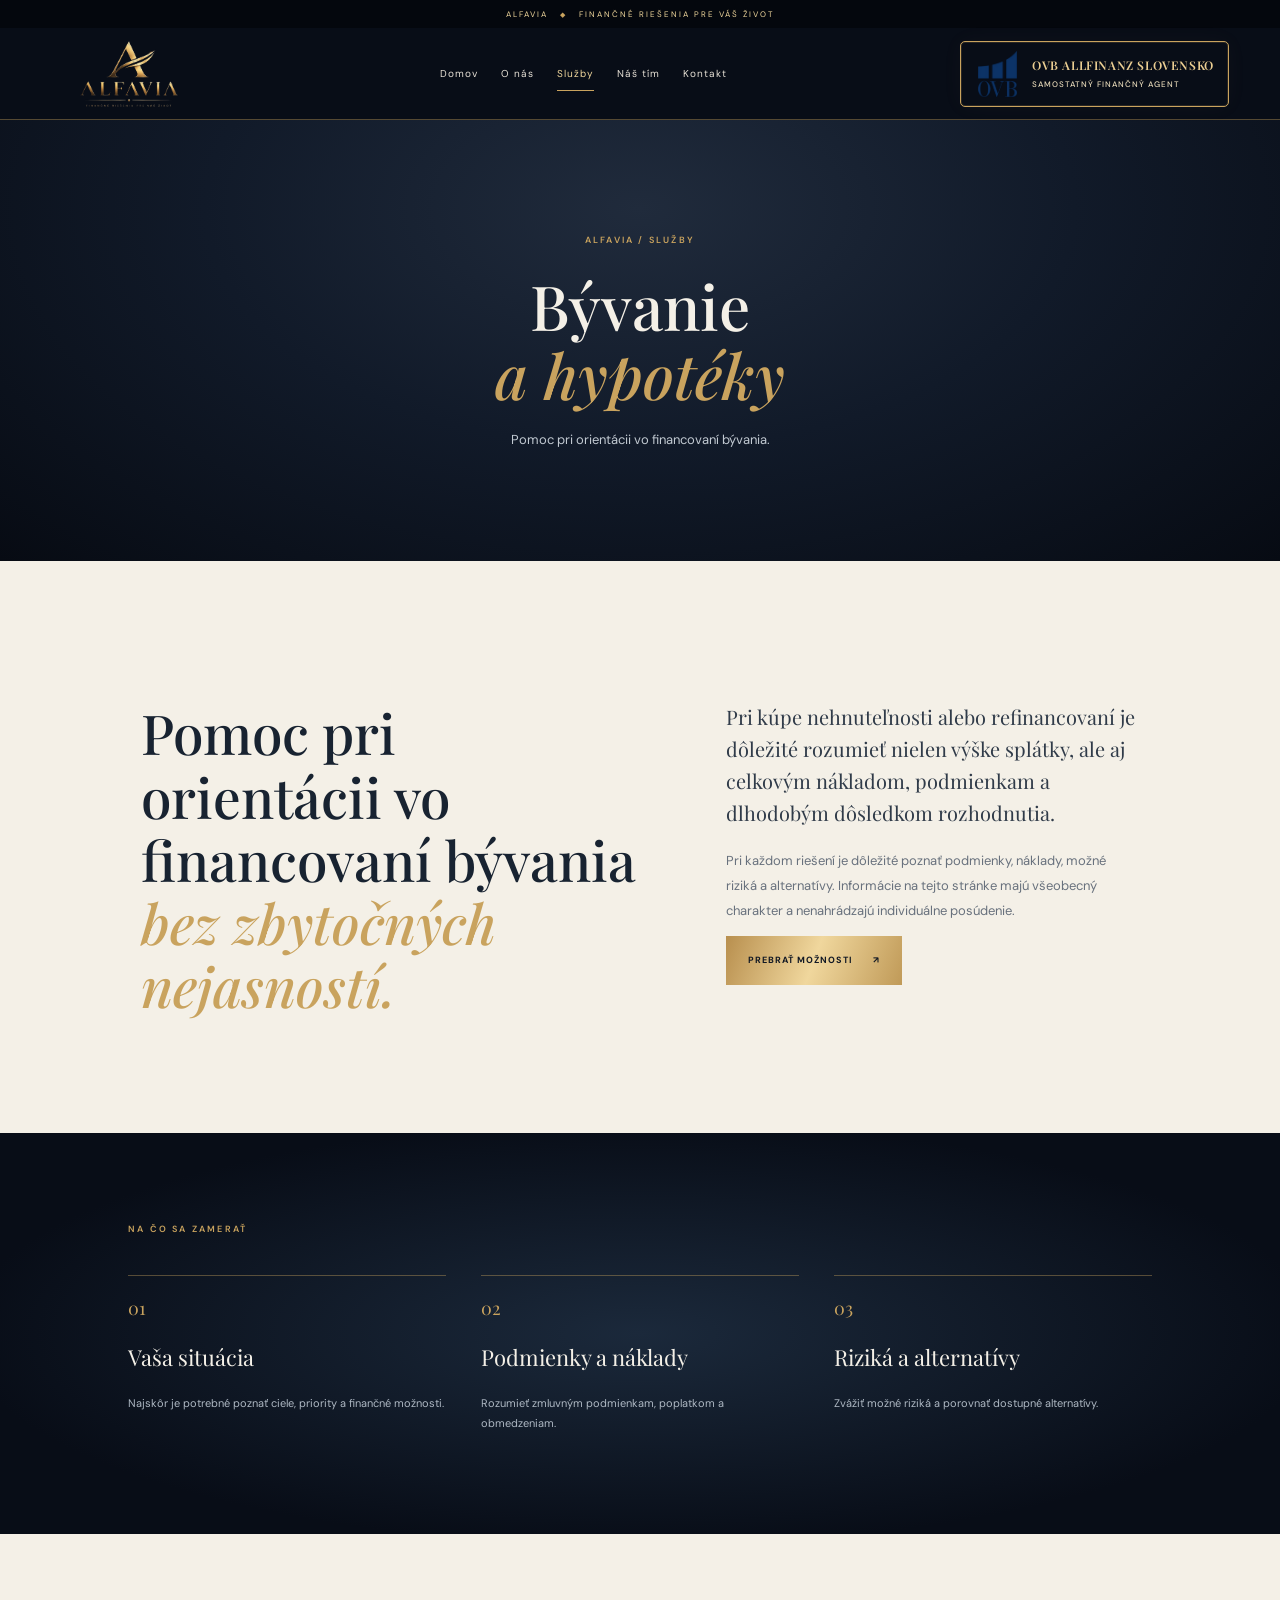
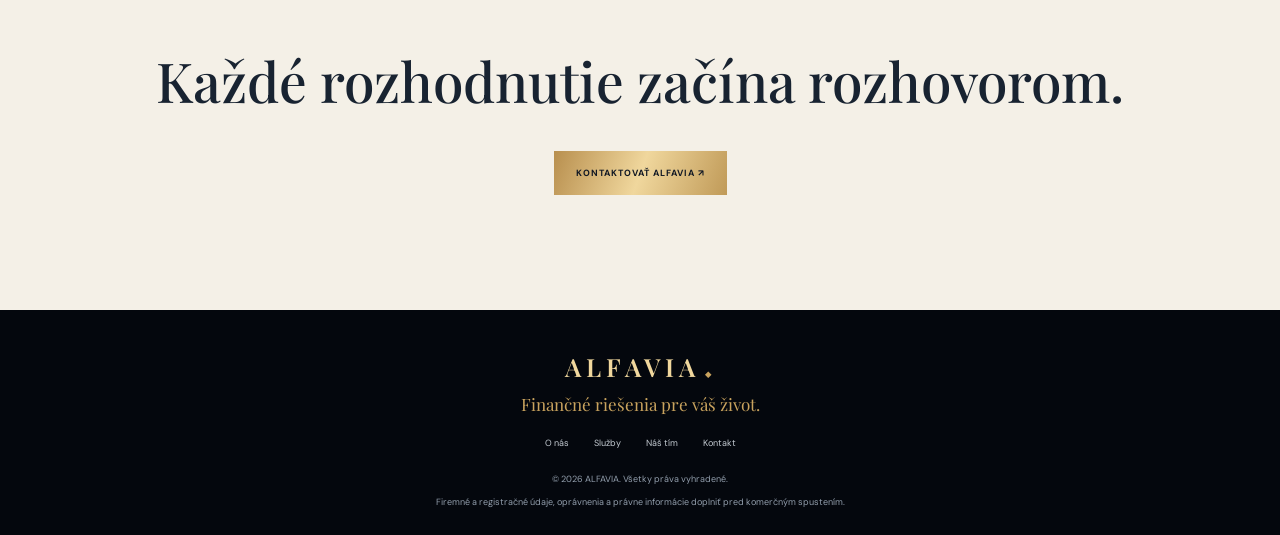
==== commit 08abcba8: "Add files via upload" ====
--- a/byvanie-hypoteky.html
+++ b/byvanie-hypoteky.html
@@ -5,7 +5,7 @@
 <title>Bývanie a hypotéky | ALFAVIA</title>
 <link rel="preconnect" href="https://fonts.googleapis.com"><link rel="preconnect" href="https://fonts.gstatic.com" crossorigin>
 <link href="https://fonts.googleapis.com/css2?family=DM+Sans:wght@400;500;600;700&family=Playfair+Display:wght@400;500;600;700&display=swap" rel="stylesheet">
-<link rel="stylesheet" href="styles.css"></head><body>
+<link rel="stylesheet" href="styles.css?v=ovb4"></head><body>
 <div class="topline">ALFAVIA <span>◆</span> FINANČNÉ RIEŠENIA PRE VÁŠ ŽIVOT</div>
 <header class="site-header site-header-partner">
   <a class="brand" href="index.html" aria-label="ALFAVIA – domov"><img src="alfavia-logo-transparent.png" alt="ALFAVIA – Finančné riešenia pre váš život"></a>
@@ -13,7 +13,7 @@
   <nav class="nav"><a href="index.html">Domov</a><a href="o-nas.html">O nás</a><a href="sluzby.html" class="active">Služby</a><a href="nas-tim.html">Náš tím</a><a href="kontakt.html">Kontakt</a></nav>
   <a class="parent-company" href="https://www.ovb.sk/" target="_blank" rel="noopener noreferrer"
        aria-label="OVB Allfinanz Slovensko – samostatný finančný agent">
-      <img class="ovb-mark" src="ovb-mark-transparent.png" alt="OVB">
+      <img class="ovb-mark" src="ovb-mark-transparent.png?v=ovb4" alt="OVB">
       <span class="ovb-copy"><strong>OVB ALLFINANZ SLOVENSKO</strong><small>SAMOSTATNÝ FINANČNÝ AGENT</small></span>
     </a>
 </header>
--- a/styles.css
+++ b/styles.css
@@ -47,93 +47,78 @@
 
 
 
-/* OVB – decentné označenie materskej spoločnosti v hlavičke */
-.site-header-partner{display:grid;grid-template-columns:165px minmax(0,1fr) 102px;column-gap:clamp(12px,2vw,28px);align-items:center;height:91px;padding-left:5.5%;padding-right:5.5%}
-.site-header-partner .brand{width:165px;min-width:0}
-.site-header-partner .nav{justify-content:center;gap:clamp(12px,2.1vw,30px);min-width:0}
-.site-header-partner .nav a{white-space:nowrap;font-size:9px}
-.parent-company{justify-self:end;display:flex;flex-direction:column;align-items:center;justify-content:center;gap:4px;width:98px;padding:6px 6px 5px;background:#f8f7f3;border:1px solid #c9a35e;border-radius:3px;text-decoration:none;box-shadow:0 3px 12px #0002}
-.parent-company span{font:600 6px/1.2 "DM Sans",sans-serif;letter-spacing:1.15px;color:#7b6746;white-space:nowrap}
-.parent-company img{display:block;width:100%;height:55px;object-fit:contain}
-@media(max-width:850px){
- .site-header-partner{grid-template-columns:128px minmax(0,1fr) 88px;column-gap:10px;padding-left:4%;padding-right:4%;height:78px}
- .site-header-partner .brand{width:128px}
- .site-header-partner .nav{gap:10px}
- .site-header-partner .nav a{font-size:8px;letter-spacing:.5px}
- .parent-company{width:86px;padding:5px 5px}
- .parent-company img{height:48px}
- .parent-company span{font-size:5px;letter-spacing:.8px}
-}
-@media(max-width:620px){
- .site-header-partner{display:flex;justify-content:space-between;gap:8px;height:70px;padding:0 5%}
- .site-header-partner .brand{width:116px;height:62px;flex:0 0 116px}
- .site-header-partner .brand img{max-height:55px}
- .site-header-partner .menu-toggle{display:block;order:3;margin-left:auto;font-size:23px;padding:6px}
- .site-header-partner .nav{display:none;position:absolute;top:70px;left:0;right:0;background:#080d17;padding:18px 7% 22px;flex-direction:column;align-items:stretch;gap:10px;border-bottom:1px solid #c9a35e55}
- .site-header-partner .nav.open{display:flex}
- .site-header-partner .nav a{font-size:10px;padding:9px 0}
- .parent-company{order:2;justify-self:auto;width:76px;flex:0 0 76px;margin-left:auto;padding:4px 4px}
- .parent-company img{height:41px}
- .parent-company span{font-size:5px;letter-spacing:.65px}
-}
 
 
-
-/* ===== OVB partner lock-up: transparent logo, elegant gold frame ===== */
-.site-header-partner{
-  display:flex!important; align-items:center!important; justify-content:space-between!important;
-  gap:clamp(12px,2vw,28px)!important; width:100%; min-width:0; height:88px!important;
-  padding:0 clamp(18px,4.5vw,66px)!important; overflow:visible;
+/* ALFAVIA / OVB: final responsive dark-and-gold header */
+.site-header.site-header-partner{
+  display:grid;grid-template-columns:minmax(95px,155px) minmax(0,1fr) auto;
+  gap:clamp(12px,2vw,28px);align-items:center;justify-content:space-between;
+  width:100%;max-width:100%;height:92px;padding:0 clamp(18px,4vw,60px);
+  background:#080d17;border-bottom:1px solid #c9a35e66;
 }
-.site-header-partner .brand{flex:0 1 150px!important;width:150px!important;min-width:0!important;height:72px!important}
-.site-header-partner .brand img{width:100%;max-height:65px;object-fit:contain}
-.site-header-partner .nav{flex:1 1 auto;justify-content:center;gap:clamp(12px,2.1vw,30px);min-width:0}
-.site-header-partner .nav a{white-space:nowrap;font-size:9px;letter-spacing:.8px}
+.site-header-partner .brand{width:100%;height:76px;min-width:0}
+.site-header-partner .brand img{display:block;width:100%;height:100%;max-height:72px;object-fit:contain}
+.site-header-partner .nav{display:flex;justify-content:center;align-items:center;gap:clamp(12px,1.8vw,27px);min-width:0}
+.site-header-partner .nav a{white-space:nowrap;font-size:10px}
+.site-header-partner .menu-toggle{display:none}
 .site-header-partner .parent-company{
-  flex:0 0 auto; display:flex; flex-direction:row; align-items:center; justify-content:center;
-  gap:10px; width:auto; min-width:220px; max-width:270px; min-height:56px;
-  padding:8px 13px; margin:0; border:1px solid #c9a35e; border-radius:3px;
-  background:linear-gradient(135deg,#111c2b,#080d17); text-decoration:none;
-  box-shadow:inset 0 0 0 1px #c9a35e20,0 5px 18px #0003; position:relative;
+  display:flex;flex-direction:row;align-items:center;justify-content:center;gap:12px;
+  width:fit-content;max-width:310px;min-width:0;min-height:65px;padding:9px 14px;
+  background:transparent;border:1px solid #c9a35e;border-radius:5px;
+  box-shadow:inset 0 0 0 1px #c9a35e2c,0 0 22px #c9a35e0a;
+  text-decoration:none;position:relative;margin:0;
 }
-.site-header-partner .parent-company:before,.site-header-partner .parent-company:after{
-  content:"";position:absolute;width:5px;height:5px;border:1px solid #e3c27f;transform:rotate(45deg);background:#111c2b
+.site-header-partner .parent-company::before,.site-header-partner .parent-company::after{content:none}
+.site-header-partner .ovb-mark{display:block;flex:0 0 45px;width:45px;height:46px;object-fit:contain;background:transparent}
+.site-header-partner .ovb-copy{display:flex;flex-direction:column;align-items:flex-start;justify-content:center;gap:5px;min-width:0}
+.site-header-partner .ovb-copy strong{
+  display:block;color:#ebce92;font:600 12px/1.25 "Playfair Display",Georgia,serif;
+  letter-spacing:.6px;white-space:normal
 }
-.site-header-partner .parent-company:before{left:-3px;top:-3px}
-.site-header-partner .parent-company:after{right:-3px;bottom:-3px}
-.site-header-partner .ovb-mark{display:block;width:42px;height:38px;object-fit:contain;flex:0 0 42px}
-.site-header-partner .ovb-copy{display:flex;flex-direction:column;gap:5px;min-width:0;text-align:left}
-.site-header-partner .ovb-copy strong{font:600 8px/1.2 "DM Sans",Arial,sans-serif;letter-spacing:1px;color:#e4c17f;white-space:nowrap}
-.site-header-partner .ovb-copy small{font:500 6.5px/1.3 "DM Sans",Arial,sans-serif;letter-spacing:1px;color:#d9dce1;white-space:nowrap}
-@media(max-width:980px){
- .site-header-partner{gap:12px!important;padding:0 18px!important}
- .site-header-partner .brand{flex-basis:112px!important;width:112px!important}
- .site-header-partner .nav{gap:10px}
- .site-header-partner .nav a{font-size:8px;letter-spacing:.4px}
- .site-header-partner .parent-company{min-width:190px;padding:7px 9px;gap:7px}
- .site-header-partner .ovb-mark{width:34px;height:32px;flex-basis:34px}
- .site-header-partner .ovb-copy strong{font-size:7px}
- .site-header-partner .ovb-copy small{font-size:5.7px}
+.site-header-partner .ovb-copy small{
+  display:block;color:#e7d9b9;font:500 8px/1.5 "DM Sans",Arial,sans-serif;
+  letter-spacing:1px;white-space:normal
 }
-@media(max-width:700px){
- .site-header-partner{height:78px!important;display:flex!important;justify-content:space-between!important;gap:8px!important;padding:0 12px!important}
- .site-header-partner .brand{flex:0 1 88px!important;width:88px!important;height:64px!important}
- .site-header-partner .brand img{max-height:58px}
- .site-header-partner .menu-toggle{display:block!important;order:3;flex:0 0 30px;margin:0 0 0 2px;padding:2px;color:#e3c27f;font-size:24px;line-height:1}
- .site-header-partner .nav{display:none;position:absolute;top:78px;left:0;right:0;z-index:50;background:#080d17;padding:14px 22px 20px;flex-direction:column;align-items:stretch;gap:5px;border-bottom:1px solid #c9a35e66}
- .site-header-partner .nav.open{display:flex}
- .site-header-partner .nav a{font-size:10px;padding:10px 0}
- .site-header-partner .parent-company{order:2;flex:0 1 208px;min-width:0;max-width:208px;width:auto;min-height:48px;padding:6px 8px;gap:7px;margin-left:auto}
- .site-header-partner .ovb-mark{width:31px;height:29px;flex:0 0 31px}
- .site-header-partner .ovb-copy{gap:4px}
- .site-header-partner .ovb-copy strong{font-size:6.5px;letter-spacing:.65px}
- .site-header-partner .ovb-copy small{font-size:5.4px;letter-spacing:.65px}
+@media(max-width:1060px){
+  .site-header.site-header-partner{grid-template-columns:105px minmax(0,1fr) auto;padding:0 18px;gap:12px}
+  .site-header-partner .nav{gap:12px}
+  .site-header-partner .nav a{font-size:9px}
+  .site-header-partner .parent-company{max-width:230px;padding:8px 9px;gap:8px}
+  .site-header-partner .ovb-mark{width:35px;height:39px;flex-basis:35px}
+  .site-header-partner .ovb-copy strong{font-size:10px}
+  .site-header-partner .ovb-copy small{font-size:7px;letter-spacing:.6px}
 }
-@media(max-width:370px){
- .site-header-partner{padding:0 8px!important;gap:5px!important}
- .site-header-partner .brand{flex-basis:72px!important;width:72px!important}
- .site-header-partner .parent-company{flex-basis:184px;max-width:184px;padding:5px 6px}
- .site-header-partner .ovb-copy strong{font-size:5.9px}
- .site-header-partner .ovb-copy small{font-size:4.9px}
+@media(max-width:760px){
+  .site-header.site-header-partner{
+    display:grid;grid-template-columns:minmax(60px,90px) minmax(0,1fr) 34px;
+    gap:8px;height:78px;padding:0 12px;overflow:visible;
+  }
+  .site-header-partner .brand{height:65px;width:100%}
+  .site-header-partner .brand img{max-height:62px}
+  .site-header-partner .parent-company{
+    grid-column:2;grid-row:1;justify-self:center;max-width:100%;min-width:0;
+    width:100%;min-height:53px;padding:6px 8px;gap:8px;border-radius:4px;
+  }
+  .site-header-partner .ovb-mark{width:32px;height:36px;flex:0 0 32px}
+  .site-header-partner .ovb-copy{gap:3px}
+  .site-header-partner .ovb-copy strong{font-size:clamp(8px,2.4vw,11px);letter-spacing:.2px}
+  .site-header-partner .ovb-copy small{font-size:clamp(6px,1.75vw,8px);letter-spacing:.2px}
+  .site-header-partner .menu-toggle{
+    display:block;grid-column:3;grid-row:1;width:34px;margin:0;padding:0;
+    font-size:26px;line-height:1.2;text-align:center;color:#e4c17f;
+  }
+  .site-header-partner .nav{
+    display:none;position:absolute;left:0;right:0;top:78px;z-index:50;
+    padding:18px 22px 24px;background:#080d17;border-bottom:1px solid #c9a35e;
+    flex-direction:column;align-items:stretch;gap:6px;
+  }
+  .site-header-partner .nav.open{display:flex}
+  .site-header-partner .nav a{font-size:11px;padding:10px 0}
 }
-
+@media(max-width:360px){
+  .site-header.site-header-partner{grid-template-columns:64px minmax(0,1fr) 30px;gap:5px;padding:0 7px}
+  .site-header-partner .parent-company{padding:5px 5px;gap:5px}
+  .site-header-partner .ovb-mark{width:26px;height:31px;flex-basis:26px}
+  .site-header-partner .ovb-copy strong{font-size:8px}
+  .site-header-partner .ovb-copy small{font-size:6px}
+}
